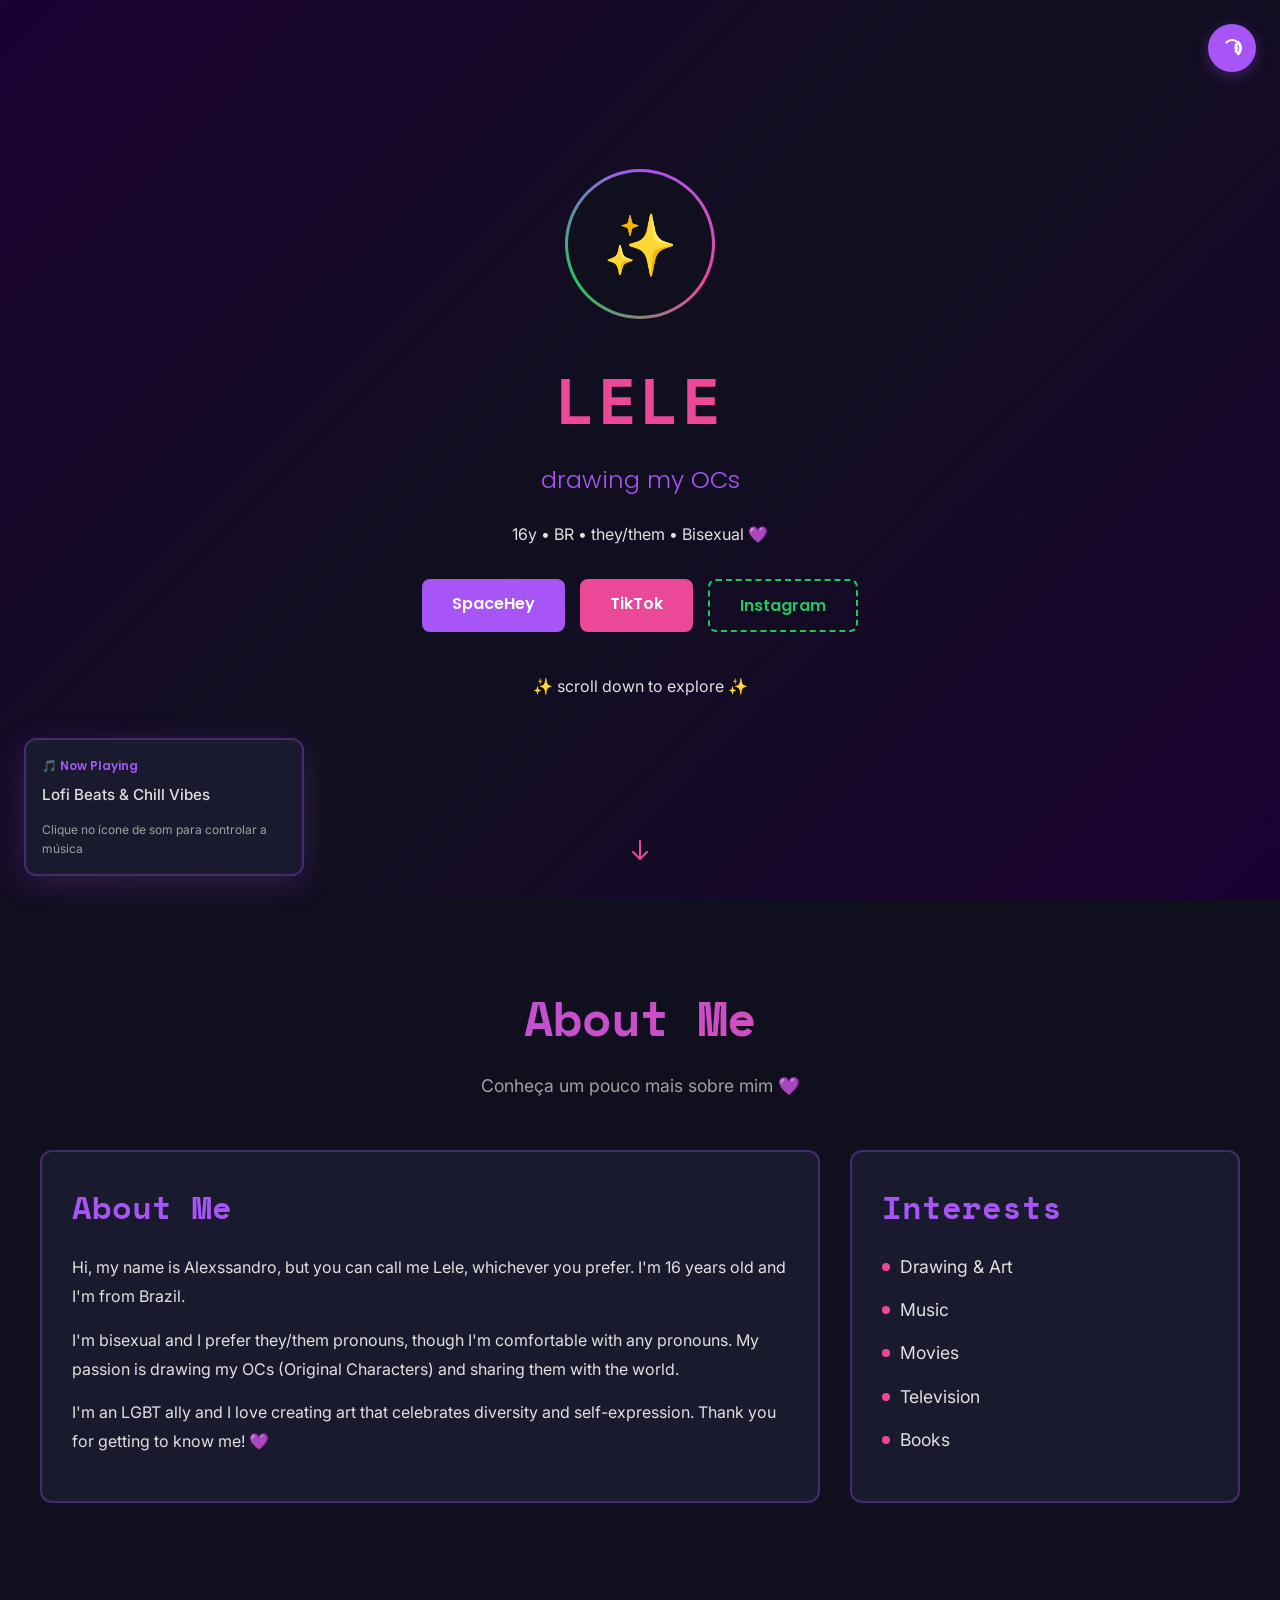
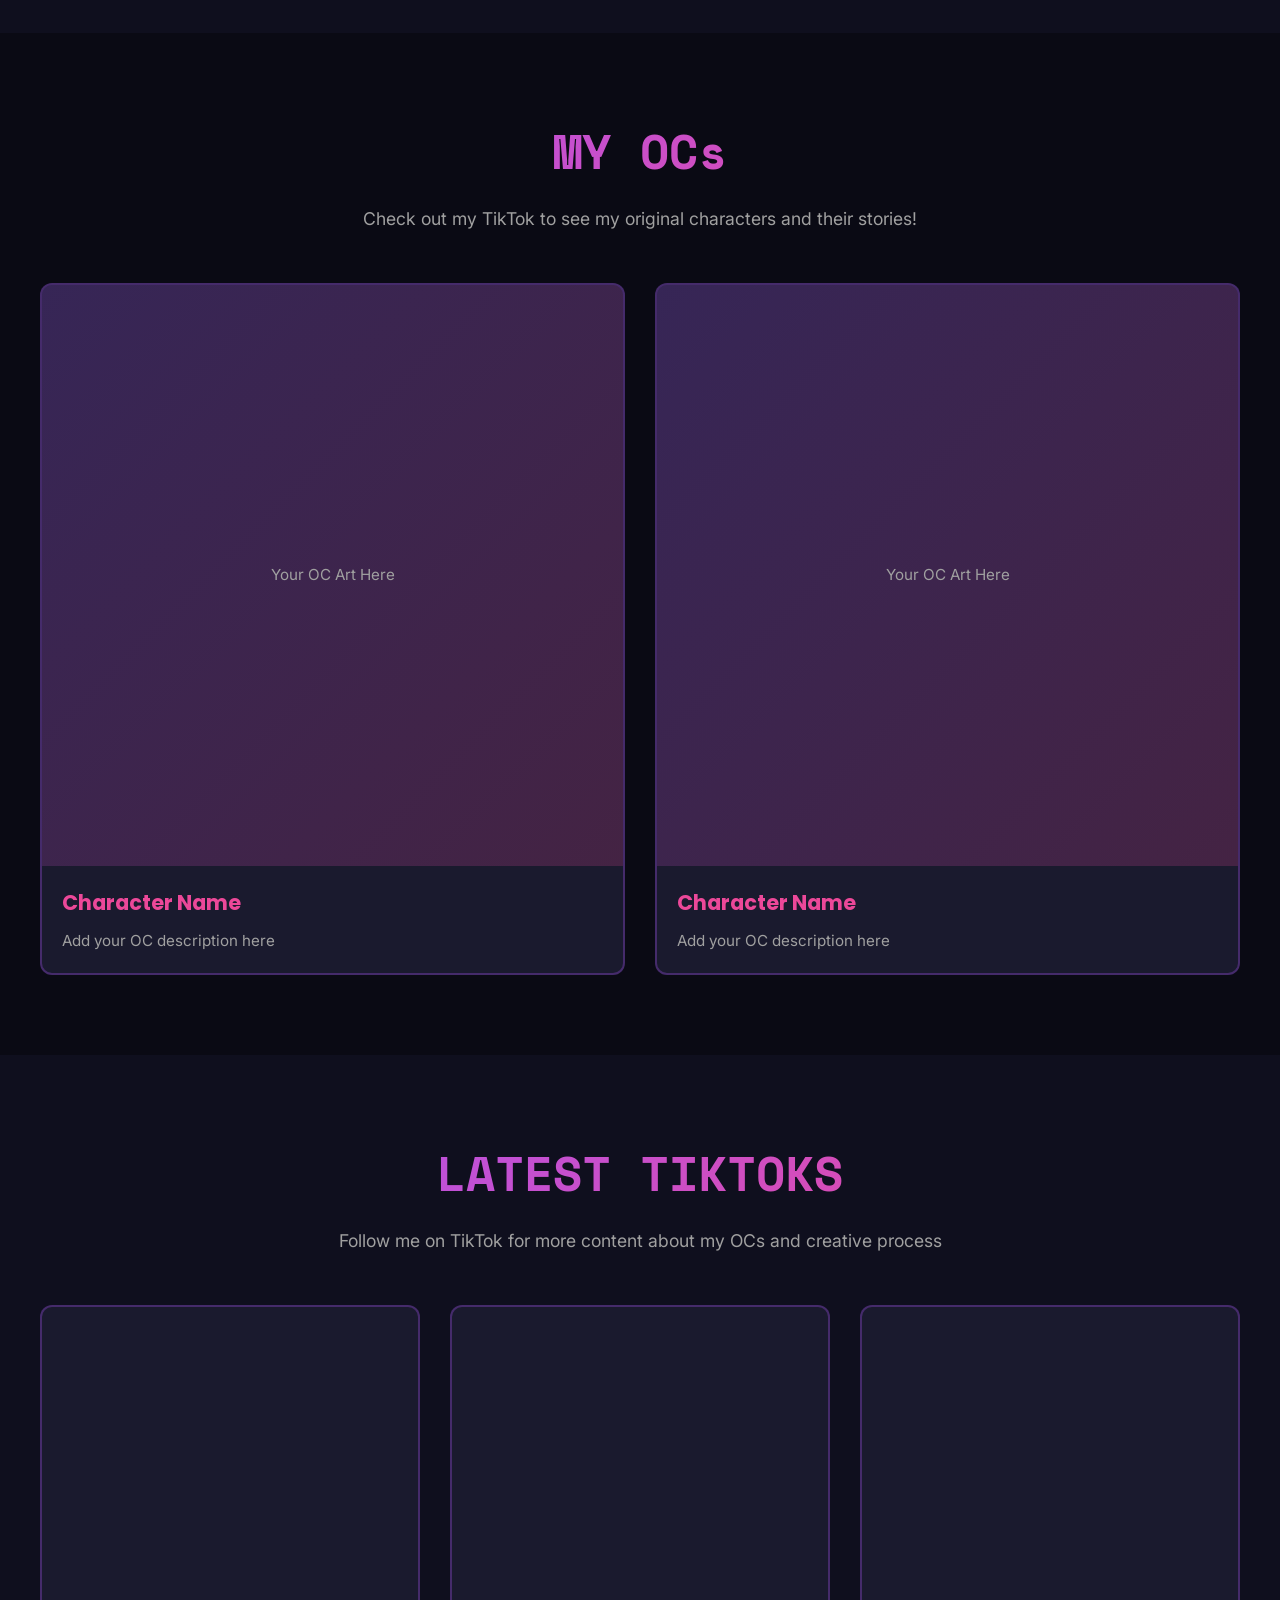
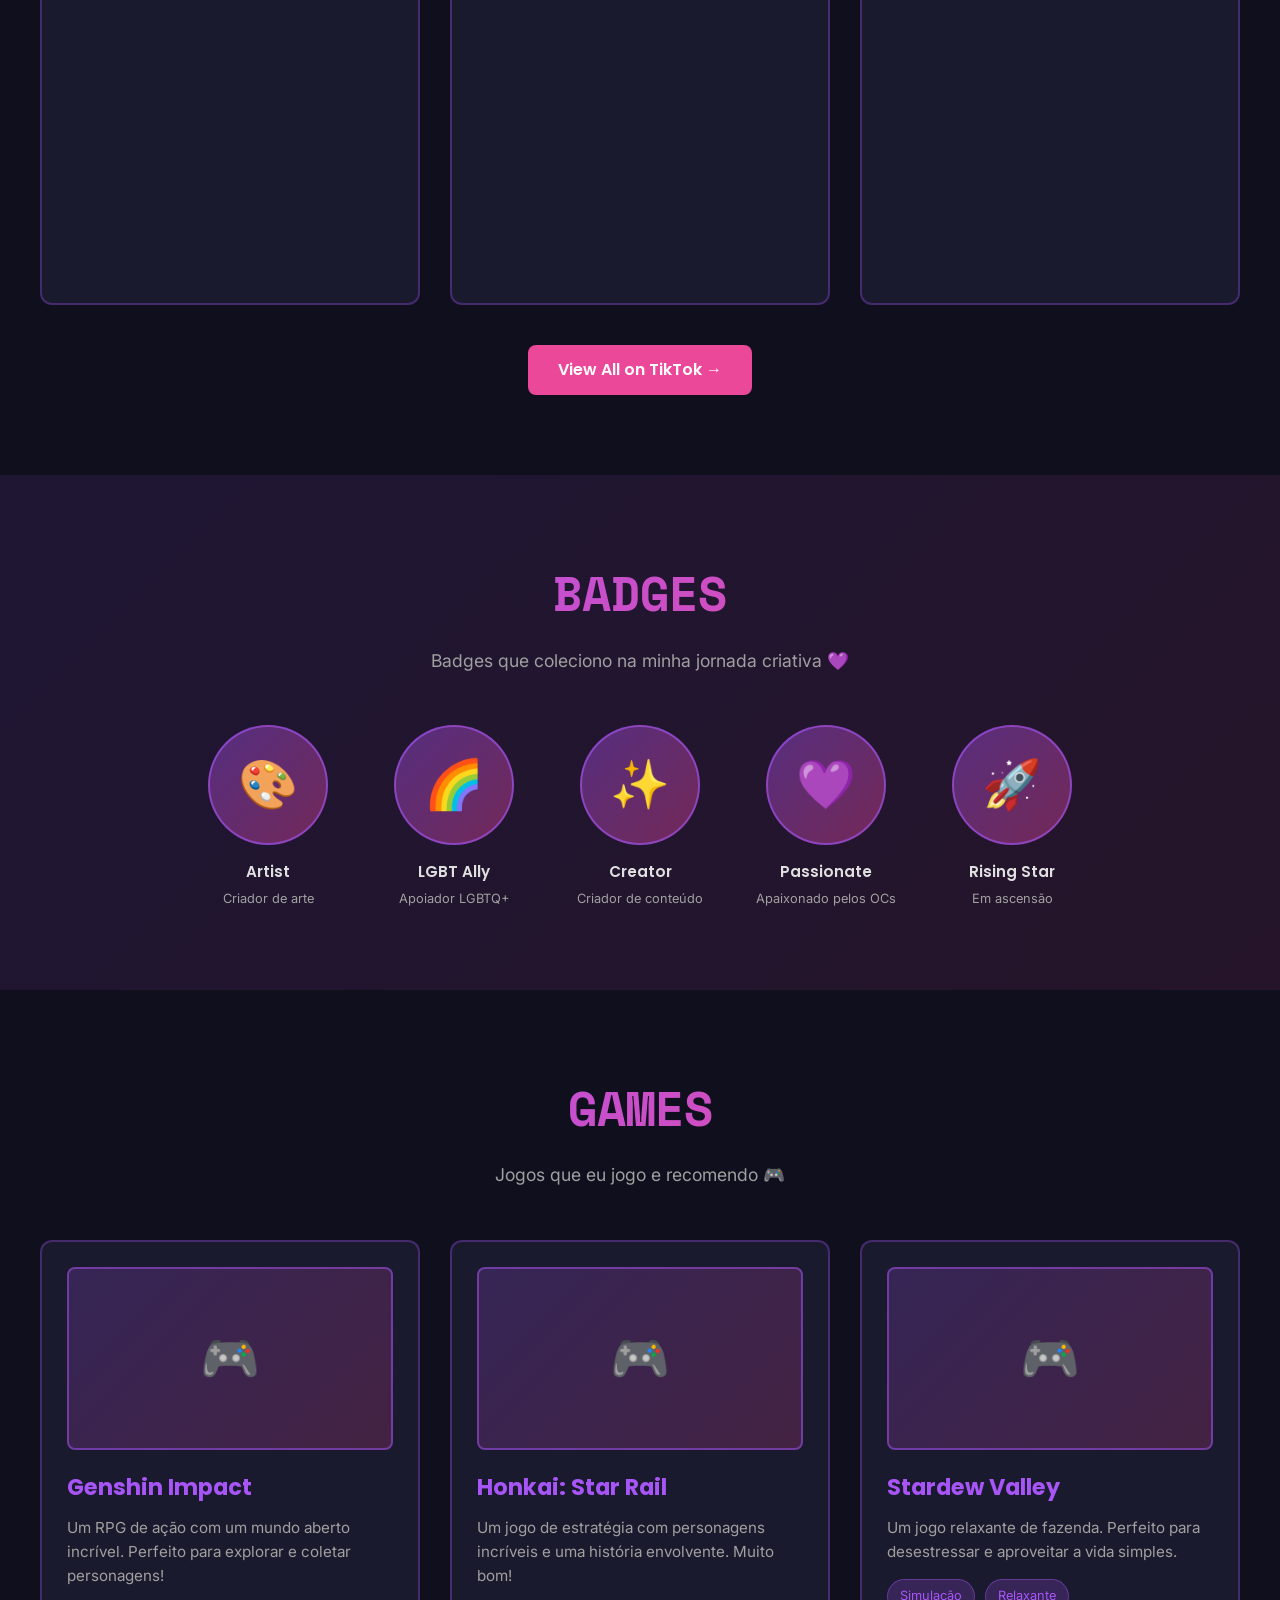
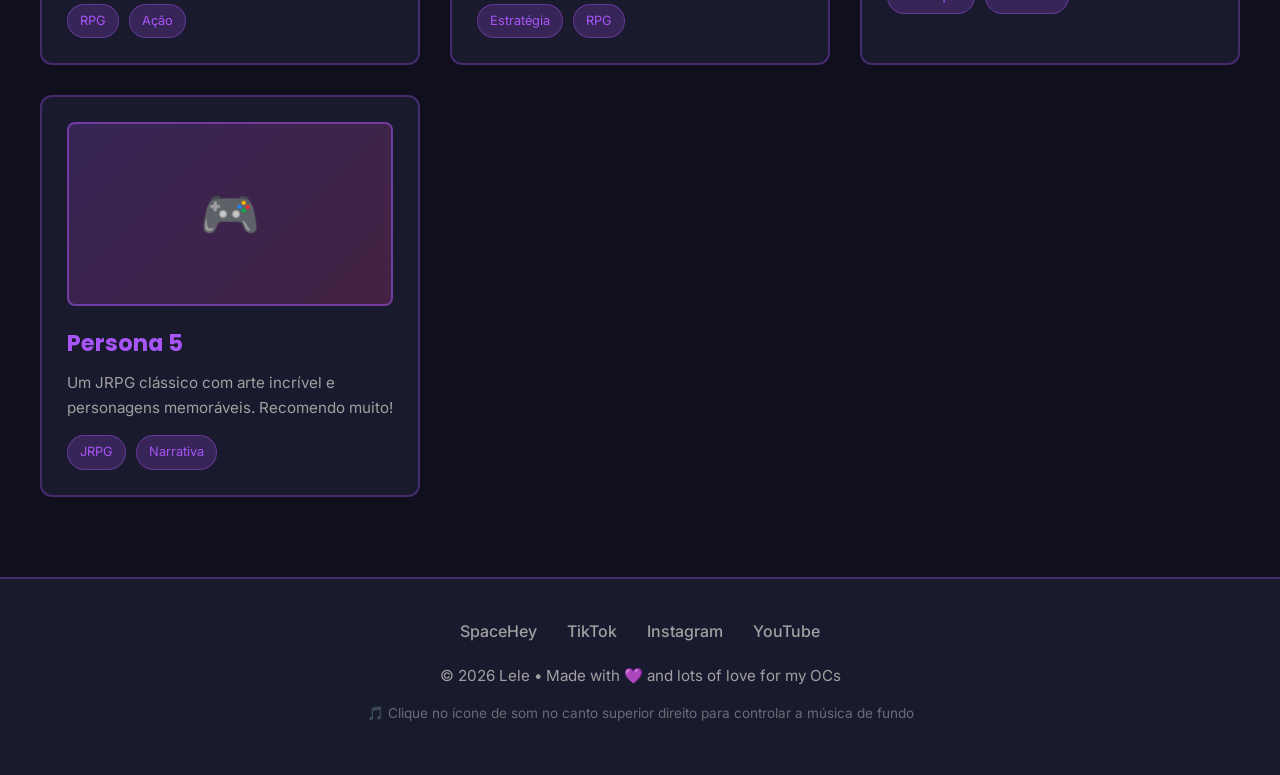
==== index.html @ ecfa8037 "Add initial index.html with complete structure" ====
<!DOCTYPE html>
<html lang="pt-BR">
<head>
    <meta charset="UTF-8">
    <meta name="viewport" content="width=device-width, initial-scale=1.0">
    <title>Perfil de Lele xxy</title>
    <link rel="preconnect" href="https://fonts.googleapis.com">
    <link rel="preconnect" href="https://fonts.gstatic.com" crossorigin>
    <link href="https://fonts.googleapis.com/css2?family=Space+Mono:wght@400;700&family=Poppins:wght@400;500;600;700&family=Inter:wght@400;500;600;700&display=swap" rel="stylesheet">
    <style>
        * {
            margin: 0;
            padding: 0;
            box-sizing: border-box;
        }

        :root {
            --primary: #a855f7;
            --primary-light: #d8b4fe;
            --accent: #ec4899;
            --accent-light: #f472b6;
            --secondary: #22c55e;
            --bg-dark: #0f0f1e;
            --bg-darker: #0a0a14;
            --card-bg: #1a1a2e;
            --text-light: #e0e0e0;
            --text-muted: #a0a0a0;
            --border-color: rgba(168, 85, 247, 0.3);
        }

        html {
            scroll-behavior: smooth;
        }

        body {
            font-family: 'Inter', sans-serif;
            background-color: var(--bg-dark);
            color: var(--text-light);
            line-height: 1.6;
            overflow-x: hidden;
        }

        /* Scrollbar customizada */
        ::-webkit-scrollbar {
            width: 12px;
        }

        ::-webkit-scrollbar-track {
            background: var(--bg-darker);
        }

        ::-webkit-scrollbar-thumb {
            background: var(--primary);
            border-radius: 6px;
        }

        ::-webkit-scrollbar-thumb:hover {
            background: var(--primary-light);
        }

        /* Animações */
        @keyframes slideIn {
            from {
                opacity: 0;
                transform: translateY(20px);
            }
            to {
                opacity: 1;
                transform: translateY(0);
            }
        }

        @keyframes glitch {
            0%, 100% {
                text-shadow: 2px 2px 0 var(--accent), -2px -2px 0 var(--primary);
            }
            50% {
                text-shadow: -2px 2px 0 var(--accent), 2px -2px 0 var(--primary);
            }
        }

        @keyframes pulse {
            0%, 100% {
                box-shadow: 0 0 20px var(--primary), 0 0 40px var(--primary);
            }
            50% {
                box-shadow: 0 0 30px var(--primary), 0 0 60px var(--primary);
            }
        }

        @keyframes bounce {
            0%, 100% {
                transform: translateY(0);
            }
            50% {
                transform: translateY(-10px);
            }
        }

        .card-slide-in {
            animation: slideIn 0.6s ease-out forwards;
            opacity: 0;
        }

        /* Music Toggle Button */
        .music-toggle {
            position: fixed;
            top: 24px;
            right: 24px;
            z-index: 50;
            width: 48px;
            height: 48px;
            border-radius: 50%;
            background-color: var(--primary);
            border: none;
            color: white;
            cursor: pointer;
            display: flex;
            align-items: center;
            justify-content: center;
            transition: all 0.3s ease;
            box-shadow: 0 4px 15px rgba(168, 85, 247, 0.3);
        }

        .music-toggle:hover {
            transform: scale(1.1);
            box-shadow: 0 6px 25px rgba(168, 85, 247, 0.5);
        }

        .music-toggle svg {
            width: 24px;
            height: 24px;
        }

        /* Hero Section */
        .hero {
            position: relative;
            height: 100vh;
            display: flex;
            align-items: center;
            justify-content: center;
            overflow: hidden;
            background: linear-gradient(135deg, #1a0033 0%, #0f0f1e 50%, #1a0033 100%);
        }

        .hero::before {
            content: '';
            position: absolute;
            top: 0;
            left: 0;
            right: 0;
            bottom: 0;
            background-image: 
                repeating-linear-gradient(
                    0deg,
                    rgba(168, 85, 247, 0.03) 0px,
                    rgba(168, 85, 247, 0.03) 1px,
                    transparent 1px,
                    transparent 2px
                ),
                repeating-linear-gradient(
                    90deg,
                    rgba(236, 72, 153, 0.02) 0px,
                    rgba(236, 72, 153, 0.02) 1px,
                    transparent 1px,
                    transparent 2px
                );
            pointer-events: none;
            opacity: 0.4;
        }

        .hero-content {
            position: relative;
            z-index: 10;
            text-align: center;
            max-width: 800px;
            padding: 20px;
        }

        .avatar {
            width: 150px;
            height: 150px;
            border-radius: 50%;
            background: conic-gradient(from 0deg, var(--primary), var(--accent), var(--secondary), var(--primary));
            padding: 3px;
            margin: 0 auto 30px;
            animation: pulse 2s ease-in-out infinite;
            display: flex;
            align-items: center;
            justify-content: center;
        }

        .avatar-inner {
            width: 100%;
            height: 100%;
            border-radius: 50%;
            background-color: var(--bg-dark);
            display: flex;
            align-items: center;
            justify-content: center;
            font-size: 60px;
        }

        .hero h1 {
            font-family: 'Space Mono', monospace;
            font-size: 4rem;
            font-weight: 700;
            margin-bottom: 10px;
            color: var(--accent);
            animation: glitch 2s ease-in-out infinite;
            letter-spacing: 3px;
        }

        .hero .subtitle {
            font-family: 'Poppins', sans-serif;
            font-size: 1.5rem;
            color: var(--primary);
            margin-bottom: 20px;
            font-weight: 300;
        }

        .hero .bio {
            font-size: 1rem;
            color: var(--text-light);
            margin-bottom: 30px;
            line-height: 1.8;
        }

        .hero-buttons {
            display: flex;
            gap: 15px;
            justify-content: center;
            flex-wrap: wrap;
            margin-bottom: 40px;
        }

        .btn {
            padding: 12px 30px;
            border: none;
            border-radius: 8px;
            font-family: 'Poppins', sans-serif;
            font-weight: 600;
            font-size: 1rem;
            cursor: pointer;
            transition: all 0.3s ease;
            text-decoration: none;
            display: inline-block;
        }

        .btn-primary {
            background-color: var(--primary);
            color: white;
        }

        .btn-primary:hover {
            transform: scale(1.05);
            box-shadow: 0 6px 20px rgba(168, 85, 247, 0.4);
        }

        .btn-accent {
            background-color: var(--accent);
            color: white;
        }

        .btn-accent:hover {
            transform: scale(1.05);
            box-shadow: 0 6px 20px rgba(236, 72, 153, 0.4);
        }

        .btn-secondary {
            background-color: transparent;
            color: var(--secondary);
            border: 2px dashed var(--secondary);
        }

        .btn-secondary:hover {
            background-color: var(--secondary);
            color: var(--bg-dark);
        }

        .scroll-indicator {
            position: absolute;
            bottom: 30px;
            left: 50%;
            transform: translateX(-50%);
            animation: bounce 2s ease-in-out infinite;
        }

        .scroll-indicator svg {
            width: 24px;
            height: 24px;
            color: var(--accent);
        }

        /* Music Player */
        .music-player {
            position: fixed;
            bottom: 24px;
            left: 24px;
            z-index: 50;
            background-color: var(--card-bg);
            border: 2px solid var(--border-color);
            border-radius: 12px;
            padding: 16px;
            max-width: 280px;
            box-shadow: 0 8px 32px rgba(168, 85, 247, 0.2);
        }

        .music-player.hidden {
            display: none;
        }

        .music-player-label {
            font-size: 0.75rem;
            font-family: 'Poppins', sans-serif;
            font-weight: 600;
            color: var(--primary);
            margin-bottom: 8px;
        }

        .music-player-title {
            font-size: 0.95rem;
            color: var(--text-light);
            margin-bottom: 12px;
            font-weight: 500;
        }

        .music-player-hint {
            font-size: 0.75rem;
            color: var(--text-muted);
        }

        /* Sections */
        section {
            padding: 80px 20px;
        }

        .container {
            max-width: 1200px;
            margin: 0 auto;
        }

        section h2 {
            font-family: 'Space Mono', monospace;
            font-size: 3rem;
            font-weight: 700;
            text-align: center;
            margin-bottom: 15px;
            background: linear-gradient(135deg, var(--primary), var(--accent));
            -webkit-background-clip: text;
            -webkit-text-fill-color: transparent;
            background-clip: text;
        }

        section > .container > p:first-of-type {
            text-align: center;
            color: var(--text-muted);
            margin-bottom: 50px;
            font-size: 1.1rem;
        }

        /* About Section */
        .about-grid {
            display: grid;
            grid-template-columns: 2fr 1fr;
            gap: 30px;
            margin-bottom: 50px;
        }

        .card {
            background-color: var(--card-bg);
            border: 2px solid var(--border-color);
            border-radius: 12px;
            padding: 30px;
            transition: all 0.3s ease;
        }

        .card:hover {
            border-color: var(--primary);
            box-shadow: 0 8px 30px rgba(168, 85, 247, 0.2);
        }

        .card h3 {
            font-family: 'Space Mono', monospace;
            font-size: 2rem;
            color: var(--primary);
            margin-bottom: 20px;
        }

        .card p {
            color: var(--text-light);
            margin-bottom: 15px;
            line-height: 1.8;
        }

        .interests-list {
            display: flex;
            flex-direction: column;
            gap: 15px;
        }

        .interest-item {
            display: flex;
            align-items: center;
            gap: 10px;
            color: var(--text-light);
            font-size: 1.1rem;
        }

        .interest-item::before {
            content: '';
            width: 8px;
            height: 8px;
            background-color: var(--accent);
            border-radius: 50%;
        }

        /* OCs Section */
        .ocs-grid {
            display: grid;
            grid-template-columns: repeat(auto-fit, minmax(350px, 1fr));
            gap: 30px;
        }

        .oc-card {
            background-color: var(--card-bg);
            border: 2px solid var(--border-color);
            border-radius: 12px;
            overflow: hidden;
            transition: all 0.3s ease;
        }

        .oc-card:hover {
            border-color: var(--accent);
            transform: translateY(-5px);
            box-shadow: 0 10px 40px rgba(236, 72, 153, 0.2);
        }

        .oc-image {
            width: 100%;
            aspect-ratio: 1;
            background: linear-gradient(135deg, rgba(168, 85, 247, 0.2), rgba(236, 72, 153, 0.2));
            display: flex;
            align-items: center;
            justify-content: center;
            color: var(--text-muted);
            font-size: 0.95rem;
        }

        .oc-content {
            padding: 20px;
        }

        .oc-content h3 {
            font-family: 'Poppins', sans-serif;
            font-size: 1.3rem;
            color: var(--accent);
            margin-bottom: 10px;
        }

        .oc-content p {
            color: var(--text-muted);
            font-size: 0.95rem;
        }

        /* TikTok Section */
        .tiktok-grid {
            display: grid;
            grid-template-columns: repeat(auto-fit, minmax(300px, 1fr));
            gap: 30px;
        }

        .tiktok-embed-container {
            background-color: var(--card-bg);
            border: 2px solid var(--border-color);
            border-radius: 12px;
            overflow: hidden;
            transition: all 0.3s ease;
            min-height: 600px;
        }

        .tiktok-embed-container:hover {
            border-color: var(--primary);
            box-shadow: 0 8px 30px rgba(168, 85, 247, 0.2);
        }

        .tiktok-embed-container iframe {
            width: 100%;
            height: 100%;
            border: none;
        }

        /* Badges Section */
        .badges-section {
            background: linear-gradient(135deg, rgba(168, 85, 247, 0.1), rgba(236, 72, 153, 0.1));
            position: relative;
        }

        .badges-grid {
            display: grid;
            grid-template-columns: repeat(auto-fit, minmax(150px, 1fr));
            gap: 30px;
            max-width: 900px;
            margin: 0 auto;
        }

        .badge {
            display: flex;
            flex-direction: column;
            align-items: center;
            text-align: center;
        }

        .badge-circle {
            width: 120px;
            height: 120px;
            border-radius: 50%;
            background: linear-gradient(135deg, rgba(168, 85, 247, 0.4), rgba(236, 72, 153, 0.4));
            border: 2px solid rgba(168, 85, 247, 0.6);
            display: flex;
            align-items: center;
            justify-content: center;
            font-size: 3rem;
            margin-bottom: 15px;
            transition: all 0.3s ease;
            cursor: pointer;
        }

        .badge:hover .badge-circle {
            border-color: var(--primary);
            transform: scale(1.1);
            box-shadow: 0 8px 25px rgba(168, 85, 247, 0.5);
        }

        .badge h4 {
            font-family: 'Poppins', sans-serif;
            font-size: 0.95rem;
            font-weight: 600;
            color: var(--text-light);
            margin-bottom: 5px;
        }

        .badge p {
            font-size: 0.8rem;
            color: var(--text-muted);
        }

        /* Games Section */
        .games-grid {
            display: grid;
            grid-template-columns: repeat(auto-fit, minmax(350px, 1fr));
            gap: 30px;
        }

        .game-card {
            background-color: var(--card-bg);
            border: 2px solid var(--border-color);
            border-radius: 12px;
            padding: 25px;
            transition: all 0.3s ease;
            position: relative;
            overflow: hidden;
        }

        .game-card::before {
            content: '';
            position: absolute;
            top: 0;
            left: 0;
            right: 0;
            bottom: 0;
            background: linear-gradient(135deg, var(--primary), var(--accent));
            opacity: 0;
            transition: opacity 0.3s ease;
            z-index: -1;
        }

        .game-card:hover {
            border-color: var(--primary);
            box-shadow: 0 8px 30px rgba(168, 85, 247, 0.2);
        }

        .game-image {
            width: 100%;
            aspect-ratio: 16/9;
            background: linear-gradient(135deg, rgba(168, 85, 247, 0.2), rgba(236, 72, 153, 0.2));
            border-radius: 8px;
            border: 2px solid rgba(168, 85, 247, 0.5);
            display: flex;
            align-items: center;
            justify-content: center;
            margin-bottom: 20px;
            font-size: 3rem;
        }

        .game-card h3 {
            font-family: 'Poppins', sans-serif;
            font-size: 1.4rem;
            color: var(--primary);
            margin-bottom: 10px;
        }

        .game-card p {
            color: var(--text-muted);
            margin-bottom: 15px;
            font-size: 0.95rem;
        }

        .game-tags {
            display: flex;
            gap: 10px;
            flex-wrap: wrap;
        }

        .tag {
            padding: 6px 12px;
            background-color: rgba(168, 85, 247, 0.2);
            color: var(--primary);
            border-radius: 20px;
            font-size: 0.8rem;
            border: 1px solid rgba(168, 85, 247, 0.4);
        }

        /* Footer */
        footer {
            background-color: var(--card-bg);
            border-top: 2px solid var(--border-color);
            padding: 40px 20px;
            text-align: center;
        }

        .footer-links {
            display: flex;
            justify-content: center;
            gap: 30px;
            margin-bottom: 20px;
            flex-wrap: wrap;
        }

        .footer-links a {
            color: var(--text-muted);
            text-decoration: none;
            transition: color 0.3s ease;
            font-weight: 500;
        }

        .footer-links a:hover {
            color: var(--primary);
        }

        footer p {
            color: var(--text-muted);
            font-size: 0.95rem;
            margin-bottom: 10px;
        }

        footer .hint {
            font-size: 0.85rem;
            color: rgba(160, 160, 160, 0.6);
            margin-top: 15px;
        }

        /* Responsive */
        @media (max-width: 768px) {
            .hero h1 {
                font-size: 2.5rem;
            }

            .hero .subtitle {
                font-size: 1.2rem;
            }

            section h2 {
                font-size: 2rem;
            }

            .about-grid {
                grid-template-columns: 1fr;
            }

            .hero-buttons {
                flex-direction: column;
                align-items: center;
            }

            .btn {
                width: 100%;
                max-width: 300px;
            }

            .badges-grid {
                grid-template-columns: repeat(auto-fit, minmax(120px, 1fr));
                gap: 20px;
            }

            .badge-circle {
                width: 100px;
                height: 100px;
                font-size: 2.5rem;
            }
        }
    </style>
</head>
<body>
    <!-- Music Toggle Button -->
    <button class="music-toggle" id="musicToggle" title="Pausar música">
        <svg fill="none" stroke="currentColor" viewBox="0 0 24 24">
            <path stroke-linecap="round" stroke-linejoin="round" stroke-width="2" d="M15.536 8.464a5 5 0 010 7.072m2.828-9.9a9 9 0 010 12.728m-.9-1.416a7 7 0 010-9.9M6.464 6.464a8 8 0 1111.314 11.314"></path>
        </svg>
    </button>

    <!-- Music Player Display -->
    <div class="music-player" id="musicPlayer">
        <div class="music-player-label">🎵 Now Playing</div>
        <div class="music-player-title">Lofi Beats & Chill Vibes</div>
        <div class="music-player-hint">Clique no ícone de som para controlar a música</div>
    </div>

    <!-- Hero Section -->
    <section class="hero">
        <div class="hero-content">
            <div class="avatar">
                <div class="avatar-inner">✨</div>
            </div>
            <h1>LELE</h1>
            <p class="subtitle">drawing my OCs</p>
            <p class="bio">16y • BR • they/them • Bisexual 💜</p>
            <div class="hero-buttons">
                <a href="https://spacehey.com/leleny" target="_blank" class="btn btn-primary">SpaceHey</a>
                <a href="https://www.tiktok.com/@elel.yn" target="_blank" class="btn btn-accent">TikTok</a>
                <a href="https://www.instagram.com/lele_xxy_/" target="_blank" class="btn btn-secondary">Instagram</a>
            </div>
            <p class="bio">✨ scroll down to explore ✨</p>
        </div>
        <div class="scroll-indicator">
            <svg fill="none" stroke="currentColor" viewBox="0 0 24 24">
                <path stroke-linecap="round" stroke-linejoin="round" stroke-width="2" d="M19 14l-7 7m0 0l-7-7m7 7V3"></path>
            </svg>
        </div>
    </section>

    <!-- About Section -->
    <section style="background-color: var(--bg-dark);">
        <div class="container">
            <h2>About Me</h2>
            <p>Conheça um pouco mais sobre mim 💜</p>
            
            <div class="about-grid">
                <div class="card card-slide-in">
                    <h3>About Me</h3>
                    <p>Hi, my name is Alexssandro, but you can call me Lele, whichever you prefer. I'm 16 years old and I'm from Brazil.</p>
                    <p>I'm bisexual and I prefer they/them pronouns, though I'm comfortable with any pronouns. My passion is drawing my OCs (Original Characters) and sharing them with the world.</p>
                    <p>I'm an LGBT ally and I love creating art that celebrates diversity and self-expression. Thank you for getting to know me! 💜</p>
                </div>
                <div class="card card-slide-in" style="animation-delay: 0.1s;">
                    <h3>Interests</h3>
                    <div class="interests-list">
                        <div class="interest-item">Drawing & Art</div>
                        <div class="interest-item">Music</div>
                        <div class="interest-item">Movies</div>
                        <div class="interest-item">Television</div>
                        <div class="interest-item">Books</div>
                    </div>
                </div>
            </div>
        </div>
    </section>

    <!-- OCs Section -->
    <section style="background-color: var(--bg-darker);">
        <div class="container">
            <h2>MY OCs</h2>
            <p>Check out my TikTok to see my original characters and their stories!</p>
            
            <div class="ocs-grid">
                <div class="oc-card card-slide-in">
                    <div class="oc-image">Your OC Art Here</div>
                    <div class="oc-content">
                        <h3>Character Name</h3>
                        <p>Add your OC description here</p>
                    </div>
                </div>
                <div class="oc-card card-slide-in" style="animation-delay: 0.1s;">
                    <div class="oc-image">Your OC Art Here</div>
                    <div class="oc-content">
                        <h3>Character Name</h3>
                        <p>Add your OC description here</p>
                    </div>
                </div>
            </div>
        </div>
    </section>

    <!-- TikTok Section -->
    <section style="background-color: var(--bg-dark);">
        <div class="container">
            <h2>LATEST TIKTOKS</h2>
            <p>Follow me on TikTok for more content about my OCs and creative process</p>
            
            <div class="tiktok-grid">
                <div class="tiktok-embed-container card-slide-in">
                    <blockquote class="tiktok-embed" cite="https://www.tiktok.com/@elel.yn/photo/7606772100602400020" data-unique-id="7606772100602400020">
                        <section></section>
                    </blockquote>
                </div>
                <div class="tiktok-embed-container card-slide-in" style="animation-delay: 0.1s;">
                    <blockquote class="tiktok-embed" cite="https://www.tiktok.com/@elel.yn/photo/7604106701830343954" data-unique-id="7604106701830343954">
                        <section></section>
                    </blockquote>
                </div>
                <div class="tiktok-embed-container card-slide-in" style="animation-delay: 0.2s;">
                    <blockquote class="tiktok-embed" cite="https://www.tiktok.com/@elel.yn/photo/7598230800064154887" data-unique-id="7598230800064154887">
                        <section></section>
                    </blockquote>
                </div>
            </div>

            <div style="text-align: center; margin-top: 40px;">
                <a href="https://www.tiktok.com/@elel.yn" target="_blank" class="btn btn-accent">View All on TikTok →</a>
            </div>
        </div>
    </section>

    <!-- Badges Section -->
    <section class="badges-section">
        <div class="container">
            <h2>BADGES</h2>
            <p>Badges que coleciono na minha jornada criativa 💜</p>
            
            <div class="badges-grid">
                <div class="badge card-slide-in">
                    <div class="badge-circle">🎨</div>
                    <h4>Artist</h4>
                    <p>Criador de arte</p>
                </div>
                <div class="badge card-slide-in" style="animation-delay: 0.1s;">
                    <div class="badge-circle">🌈</div>
                    <h4>LGBT Ally</h4>
                    <p>Apoiador LGBTQ+</p>
                </div>
                <div class="badge card-slide-in" style="animation-delay: 0.2s;">
                    <div class="badge-circle">✨</div>
                    <h4>Creator</h4>
                    <p>Criador de conteúdo</p>
                </div>
                <div class="badge card-slide-in" style="animation-delay: 0.3s;">
                    <div class="badge-circle">💜</div>
                    <h4>Passionate</h4>
                    <p>Apaixonado pelos OCs</p>
                </div>
                <div class="badge card-slide-in" style="animation-delay: 0.4s;">
                    <div class="badge-circle">🚀</div>
                    <h4>Rising Star</h4>
                    <p>Em ascensão</p>
                </div>
            </div>
        </div>
    </section>

    <!-- Games Section -->
    <section style="background-color: var(--bg-dark);">
        <div class="container">
            <h2>GAMES</h2>
            <p>Jogos que eu jogo e recomendo 🎮</p>
            
            <div class="games-grid">
                <div class="game-card card-slide-in">
                    <div class="game-image">🎮</div>
                    <h3>Genshin Impact</h3>
                    <p>Um RPG de ação com um mundo aberto incrível. Perfeito para explorar e coletar personagens!</p>
                    <div class="game-tags">
                        <span class="tag">RPG</span>
                        <span class="tag">Ação</span>
                    </div>
                </div>
                <div class="game-card card-slide-in" style="animation-delay: 0.1s;">
                    <div class="game-image">🎮</div>
                    <h3>Honkai: Star Rail</h3>
                    <p>Um jogo de estratégia com personagens incríveis e uma história envolvente. Muito bom!</p>
                    <div class="game-tags">
                        <span class="tag">Estratégia</span>
                        <span class="tag">RPG</span>
                    </div>
                </div>
                <div class="game-card card-slide-in" style="animation-delay: 0.2s;">
                    <div class="game-image">🎮</div>
                    <h3>Stardew Valley</h3>
                    <p>Um jogo relaxante de fazenda. Perfeito para desestressar e aproveitar a vida simples.</p>
                    <div class="game-tags">
                        <span class="tag">Simulação</span>
                        <span class="tag">Relaxante</span>
                    </div>
                </div>
                <div class="game-card card-slide-in" style="animation-delay: 0.3s;">
                    <div class="game-image">🎮</div>
                    <h3>Persona 5</h3>
                    <p>Um JRPG clássico com arte incrível e personagens memoráveis. Recomendo muito!</p>
                    <div class="game-tags">
                        <span class="tag">JRPG</span>
                        <span class="tag">Narrativa</span>
                    </div>
                </div>
            </div>
        </div>
    </section>

    <!-- Footer -->
    <footer>
        <div class="footer-links">
            <a href="https://spacehey.com/leleny" target="_blank">SpaceHey</a>
            <a href="https://www.tiktok.com/@elel.yn" target="_blank">TikTok</a>
            <a href="https://www.instagram.com/lele_xxy_/" target="_blank">Instagram</a>
            <a href="https://www.youtube.com/@alexy_luny" target="_blank">YouTube</a>
        </div>
        <p>© 2026 Lele • Made with 💜 and lots of love for my OCs</p>
        <p class="hint">🎵 Clique no ícone de som no canto superior direito para controlar a música de fundo</p>
    </footer>

    <!-- TikTok Embed Script -->
    <script async src="https://www.tiktok.com/embed.js"></script>

    <!-- JavaScript -->
    <script>
        // Music Toggle
        const musicToggle = document.getElementById('musicToggle');
        const musicPlayer = document.getElementById('musicPlayer');
        let isMusicPlaying = true;

        musicToggle.addEventListener('click', () => {
            isMusicPlaying = !isMusicPlaying;
            if (isMusicPlaying) {
                musicPlayer.classList.remove('hidden');
                musicToggle.title = 'Pausar música';
            } else {
                musicPlayer.classList.add('hidden');
                musicToggle.title = 'Reproduzir música';
            }
        });

        // Smooth scroll for anchor links
        document.querySelectorAll('a[href^="#"]').forEach(anchor => {
            anchor.addEventListener('click', function (e) {
                e.preventDefault();
                const target = document.querySelector(this.getAttribute('href'));
                if (target) {
                    target.scrollIntoView({
                        behavior: 'smooth',
                        block: 'start'
                    });
                }
            });
        });

        // Reload TikTok embeds when page loads
        window.addEventListener('load', () => {
            if (window.tiktok && window.tiktok.embed) {
                window.tiktok.embed.lib.render(document.body);
            }
        });

        // Add animation delay to cards on scroll
        const observer = new IntersectionObserver((entries) => {
            entries.forEach(entry => {
                if (entry.isIntersecting) {
                    entry.target.style.animationPlayState = 'running';
                }
            });
        });

        document.querySelectorAll('.card-slide-in').forEach(card => {
            observer.observe(card);
        });
    </script>
</body>
</html>
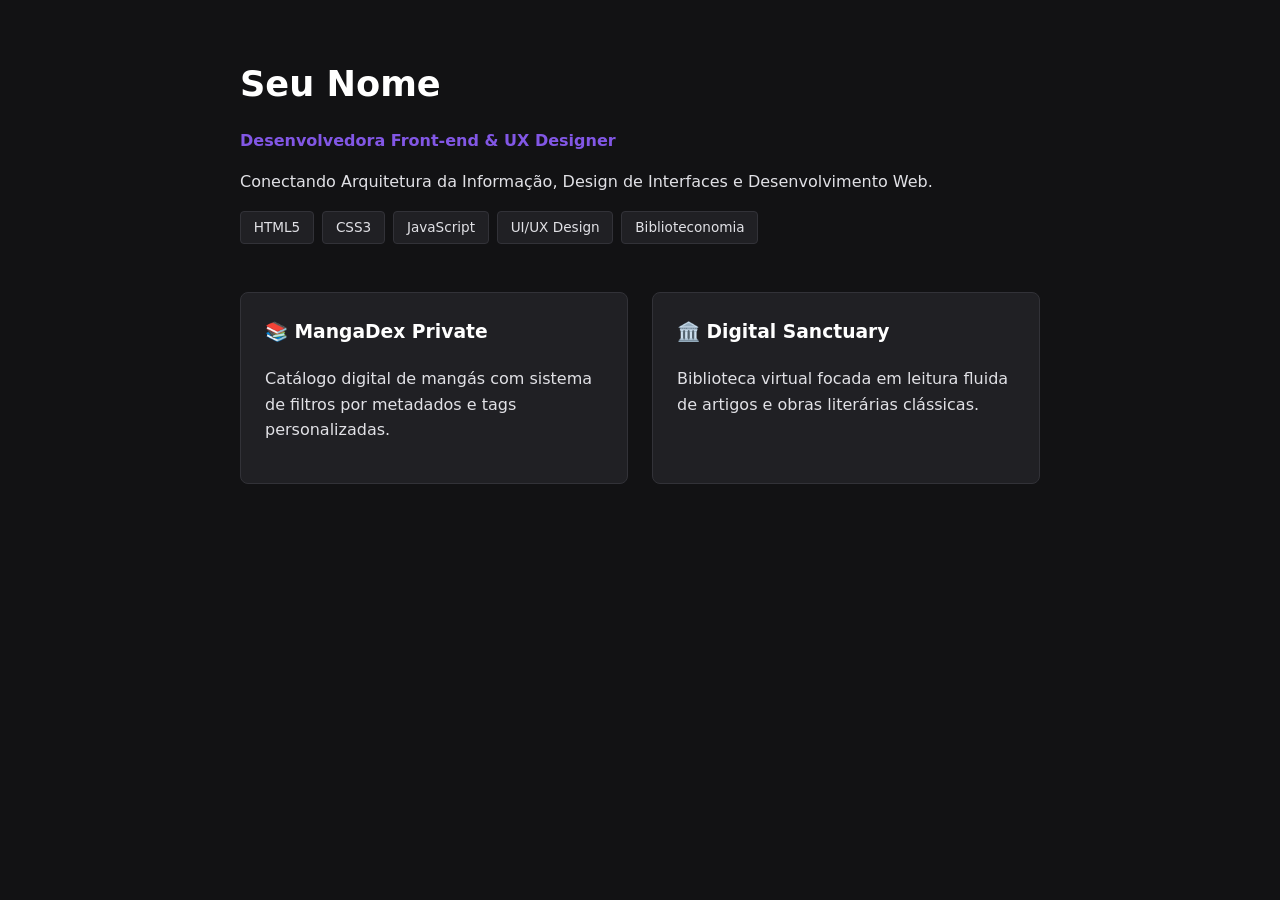
==== commit f5c47561: "Refactor index.html for portfolio layout and styles Updated the HTML structure and styles for the po" ====
--- a/index.html
+++ b/index.html
@@ -1,975 +1,88 @@
 <!DOCTYPE html>
 <html lang="pt-BR">
 <head>
-    <meta charset="UTF-8">
-    <meta name="viewport" content="width=device-width, initial-scale=1.0">
-    <title>Perfil de Lele xxy</title>
-    <link rel="preconnect" href="https://fonts.googleapis.com">
-    <link rel="preconnect" href="https://fonts.gstatic.com" crossorigin>
-    <link href="https://fonts.googleapis.com/css2?family=Space+Mono:wght@400;700&family=Poppins:wght@400;500;600;700&family=Inter:wght@400;500;600;700&display=swap" rel="stylesheet">
-    <style>
-        * {
-            margin: 0;
-            padding: 0;
-            box-sizing: border-box;
-        }
+  <meta charset="UTF-8">
+  <meta name="viewport" content="width=device-width, initial-scale=1.0">
+  <title>Portfólio | UX Design & WebDev</title>
+  <style>
+    :root {
+      --bg-primary: #121214;
+      --text-color: #e1e1e6;
+      --accent-color: #8257e5;
+      --card-bg: #202024;
+    }
 
-        :root {
-            --primary: #a855f7;
-            --primary-light: #d8b4fe;
-            --accent: #ec4899;
-            --accent-light: #f472b6;
-            --secondary: #22c55e;
-            --bg-dark: #0f0f1e;
-            --bg-darker: #0a0a14;
-            --card-bg: #1a1a2e;
-            --text-light: #e0e0e0;
-            --text-muted: #a0a0a0;
-            --border-color: rgba(168, 85, 247, 0.3);
-        }
+    body {
+      font-family: 'Inter', system-ui, sans-serif;
+      background-color: var(--bg-primary);
+      color: var(--text-color);
+      margin: 0;
+      padding: 2rem;
+      line-height: 1.6;
+    }
 
-        html {
-            scroll-behavior: smooth;
-        }
+    header {
+      max-width: 800px;
+      margin: 0 auto 3rem auto;
+    }
 
-        body {
-            font-family: 'Inter', sans-serif;
-            background-color: var(--bg-dark);
-            color: var(--text-light);
-            line-height: 1.6;
-            overflow-x: hidden;
-        }
+    h1 { font-size: 2.2rem; color: #fff; margin-bottom: 0.5rem; }
+    .subtitle { color: var(--accent-color); font-weight: 600; }
 
-        /* Scrollbar customizada */
-        ::-webkit-scrollbar {
-            width: 12px;
-        }
+    .skills { display: flex; gap: 0.5rem; flex-wrap: wrap; margin-top: 1rem; }
+    .tag {
+      background: var(--card-bg);
+      padding: 0.3rem 0.8rem;
+      border-radius: 4px;
+      font-size: 0.85rem;
+      border: 1px solid #323238;
+    }
 
-        ::-webkit-scrollbar-track {
-            background: var(--bg-darker);
-        }
+    .projects-grid {
+      display: grid;
+      grid-template-columns: repeat(auto-fit, minmax(280px, 1fr));
+      gap: 1.5rem;
+      max-width: 800px;
+      margin: 0 auto;
+    }
 
-        ::-webkit-scrollbar-thumb {
-            background: var(--primary);
-            border-radius: 6px;
-        }
+    .project-card {
+      background: var(--card-bg);
+      padding: 1.5rem;
+      border-radius: 8px;
+      border: 1px solid #323238;
+    }
 
-        ::-webkit-scrollbar-thumb:hover {
-            background: var(--primary-light);
-        }
-
-        /* Animações */
-        @keyframes slideIn {
-            from {
-                opacity: 0;
-                transform: translateY(20px);
-            }
-            to {
-                opacity: 1;
-                transform: translateY(0);
-            }
-        }
-
-        @keyframes glitch {
-            0%, 100% {
-                text-shadow: 2px 2px 0 var(--accent), -2px -2px 0 var(--primary);
-            }
-            50% {
-                text-shadow: -2px 2px 0 var(--accent), 2px -2px 0 var(--primary);
-            }
-        }
-
-        @keyframes pulse {
-            0%, 100% {
-                box-shadow: 0 0 20px var(--primary), 0 0 40px var(--primary);
-            }
-            50% {
-                box-shadow: 0 0 30px var(--primary), 0 0 60px var(--primary);
-            }
-        }
-
-        @keyframes bounce {
-            0%, 100% {
-                transform: translateY(0);
-            }
-            50% {
-                transform: translateY(-10px);
-            }
-        }
-
-        .card-slide-in {
-            animation: slideIn 0.6s ease-out forwards;
-            opacity: 0;
-        }
-
-        /* Music Toggle Button */
-        .music-toggle {
-            position: fixed;
-            top: 24px;
-            right: 24px;
-            z-index: 50;
-            width: 48px;
-            height: 48px;
-            border-radius: 50%;
-            background-color: var(--primary);
-            border: none;
-            color: white;
-            cursor: pointer;
-            display: flex;
-            align-items: center;
-            justify-content: center;
-            transition: all 0.3s ease;
-            box-shadow: 0 4px 15px rgba(168, 85, 247, 0.3);
-        }
-
-        .music-toggle:hover {
-            transform: scale(1.1);
-            box-shadow: 0 6px 25px rgba(168, 85, 247, 0.5);
-        }
-
-        .music-toggle svg {
-            width: 24px;
-            height: 24px;
-        }
-
-        /* Hero Section */
-        .hero {
-            position: relative;
-            height: 100vh;
-            display: flex;
-            align-items: center;
-            justify-content: center;
-            overflow: hidden;
-            background: linear-gradient(135deg, #1a0033 0%, #0f0f1e 50%, #1a0033 100%);
-        }
-
-        .hero::before {
-            content: '';
-            position: absolute;
-            top: 0;
-            left: 0;
-            right: 0;
-            bottom: 0;
-            background-image: 
-                repeating-linear-gradient(
-                    0deg,
-                    rgba(168, 85, 247, 0.03) 0px,
-                    rgba(168, 85, 247, 0.03) 1px,
-                    transparent 1px,
-                    transparent 2px
-                ),
-                repeating-linear-gradient(
-                    90deg,
-                    rgba(236, 72, 153, 0.02) 0px,
-                    rgba(236, 72, 153, 0.02) 1px,
-                    transparent 1px,
-                    transparent 2px
-                );
-            pointer-events: none;
-            opacity: 0.4;
-        }
-
-        .hero-content {
-            position: relative;
-            z-index: 10;
-            text-align: center;
-            max-width: 800px;
-            padding: 20px;
-        }
-
-        .avatar {
-            width: 150px;
-            height: 150px;
-            border-radius: 50%;
-            background: conic-gradient(from 0deg, var(--primary), var(--accent), var(--secondary), var(--primary));
-            padding: 3px;
-            margin: 0 auto 30px;
-            animation: pulse 2s ease-in-out infinite;
-            display: flex;
-            align-items: center;
-            justify-content: center;
-        }
-
-        .avatar-inner {
-            width: 100%;
-            height: 100%;
-            border-radius: 50%;
-            background-color: var(--bg-dark);
-            display: flex;
-            align-items: center;
-            justify-content: center;
-            font-size: 60px;
-        }
-
-        .hero h1 {
-            font-family: 'Space Mono', monospace;
-            font-size: 4rem;
-            font-weight: 700;
-            margin-bottom: 10px;
-            color: var(--accent);
-            animation: glitch 2s ease-in-out infinite;
-            letter-spacing: 3px;
-        }
-
-        .hero .subtitle {
-            font-family: 'Poppins', sans-serif;
-            font-size: 1.5rem;
-            color: var(--primary);
-            margin-bottom: 20px;
-            font-weight: 300;
-        }
-
-        .hero .bio {
-            font-size: 1rem;
-            color: var(--text-light);
-            margin-bottom: 30px;
-            line-height: 1.8;
-        }
-
-        .hero-buttons {
-            display: flex;
-            gap: 15px;
-            justify-content: center;
-            flex-wrap: wrap;
-            margin-bottom: 40px;
-        }
-
-        .btn {
-            padding: 12px 30px;
-            border: none;
-            border-radius: 8px;
-            font-family: 'Poppins', sans-serif;
-            font-weight: 600;
-            font-size: 1rem;
-            cursor: pointer;
-            transition: all 0.3s ease;
-            text-decoration: none;
-            display: inline-block;
-        }
-
-        .btn-primary {
-            background-color: var(--primary);
-            color: white;
-        }
-
-        .btn-primary:hover {
-            transform: scale(1.05);
-            box-shadow: 0 6px 20px rgba(168, 85, 247, 0.4);
-        }
-
-        .btn-accent {
-            background-color: var(--accent);
-            color: white;
-        }
-
-        .btn-accent:hover {
-            transform: scale(1.05);
-            box-shadow: 0 6px 20px rgba(236, 72, 153, 0.4);
-        }
-
-        .btn-secondary {
-            background-color: transparent;
-            color: var(--secondary);
-            border: 2px dashed var(--secondary);
-        }
-
-        .btn-secondary:hover {
-            background-color: var(--secondary);
-            color: var(--bg-dark);
-        }
-
-        .scroll-indicator {
-            position: absolute;
-            bottom: 30px;
-            left: 50%;
-            transform: translateX(-50%);
-            animation: bounce 2s ease-in-out infinite;
-        }
-
-        .scroll-indicator svg {
-            width: 24px;
-            height: 24px;
-            color: var(--accent);
-        }
-
-        /* Music Player */
-        .music-player {
-            position: fixed;
-            bottom: 24px;
-            left: 24px;
-            z-index: 50;
-            background-color: var(--card-bg);
-            border: 2px solid var(--border-color);
-            border-radius: 12px;
-            padding: 16px;
-            max-width: 280px;
-            box-shadow: 0 8px 32px rgba(168, 85, 247, 0.2);
-        }
-
-        .music-player.hidden {
-            display: none;
-        }
-
-        .music-player-label {
-            font-size: 0.75rem;
-            font-family: 'Poppins', sans-serif;
-            font-weight: 600;
-            color: var(--primary);
-            margin-bottom: 8px;
-        }
-
-        .music-player-title {
-            font-size: 0.95rem;
-            color: var(--text-light);
-            margin-bottom: 12px;
-            font-weight: 500;
-        }
-
-        .music-player-hint {
-            font-size: 0.75rem;
-            color: var(--text-muted);
-        }
-
-        /* Sections */
-        section {
-            padding: 80px 20px;
-        }
-
-        .container {
-            max-width: 1200px;
-            margin: 0 auto;
-        }
-
-        section h2 {
-            font-family: 'Space Mono', monospace;
-            font-size: 3rem;
-            font-weight: 700;
-            text-align: center;
-            margin-bottom: 15px;
-            background: linear-gradient(135deg, var(--primary), var(--accent));
-            -webkit-background-clip: text;
-            -webkit-text-fill-color: transparent;
-            background-clip: text;
-        }
-
-        section > .container > p:first-of-type {
-            text-align: center;
-            color: var(--text-muted);
-            margin-bottom: 50px;
-            font-size: 1.1rem;
-        }
-
-        /* About Section */
-        .about-grid {
-            display: grid;
-            grid-template-columns: 2fr 1fr;
-            gap: 30px;
-            margin-bottom: 50px;
-        }
-
-        .card {
-            background-color: var(--card-bg);
-            border: 2px solid var(--border-color);
-            border-radius: 12px;
-            padding: 30px;
-            transition: all 0.3s ease;
-        }
-
-        .card:hover {
-            border-color: var(--primary);
-            box-shadow: 0 8px 30px rgba(168, 85, 247, 0.2);
-        }
-
-        .card h3 {
-            font-family: 'Space Mono', monospace;
-            font-size: 2rem;
-            color: var(--primary);
-            margin-bottom: 20px;
-        }
-
-        .card p {
-            color: var(--text-light);
-            margin-bottom: 15px;
-            line-height: 1.8;
-        }
-
-        .interests-list {
-            display: flex;
-            flex-direction: column;
-            gap: 15px;
-        }
-
-        .interest-item {
-            display: flex;
-            align-items: center;
-            gap: 10px;
-            color: var(--text-light);
-            font-size: 1.1rem;
-        }
-
-        .interest-item::before {
-            content: '';
-            width: 8px;
-            height: 8px;
-            background-color: var(--accent);
-            border-radius: 50%;
-        }
-
-        /* OCs Section */
-        .ocs-grid {
-            display: grid;
-            grid-template-columns: repeat(auto-fit, minmax(350px, 1fr));
-            gap: 30px;
-        }
-
-        .oc-card {
-            background-color: var(--card-bg);
-            border: 2px solid var(--border-color);
-            border-radius: 12px;
-            overflow: hidden;
-            transition: all 0.3s ease;
-        }
-
-        .oc-card:hover {
-            border-color: var(--accent);
-            transform: translateY(-5px);
-            box-shadow: 0 10px 40px rgba(236, 72, 153, 0.2);
-        }
-
-        .oc-image {
-            width: 100%;
-            aspect-ratio: 1;
-            background: linear-gradient(135deg, rgba(168, 85, 247, 0.2), rgba(236, 72, 153, 0.2));
-            display: flex;
-            align-items: center;
-            justify-content: center;
-            color: var(--text-muted);
-            font-size: 0.95rem;
-        }
-
-        .oc-content {
-            padding: 20px;
-        }
-
-        .oc-content h3 {
-            font-family: 'Poppins', sans-serif;
-            font-size: 1.3rem;
-            color: var(--accent);
-            margin-bottom: 10px;
-        }
-
-        .oc-content p {
-            color: var(--text-muted);
-            font-size: 0.95rem;
-        }
-
-        /* TikTok Section */
-        .tiktok-grid {
-            display: grid;
-            grid-template-columns: repeat(auto-fit, minmax(300px, 1fr));
-            gap: 30px;
-        }
-
-        .tiktok-embed-container {
-            background-color: var(--card-bg);
-            border: 2px solid var(--border-color);
-            border-radius: 12px;
-            overflow: hidden;
-            transition: all 0.3s ease;
-            min-height: 600px;
-        }
-
-        .tiktok-embed-container:hover {
-            border-color: var(--primary);
-            box-shadow: 0 8px 30px rgba(168, 85, 247, 0.2);
-        }
-
-        .tiktok-embed-container iframe {
-            width: 100%;
-            height: 100%;
-            border: none;
-        }
-
-        /* Badges Section */
-        .badges-section {
-            background: linear-gradient(135deg, rgba(168, 85, 247, 0.1), rgba(236, 72, 153, 0.1));
-            position: relative;
-        }
-
-        .badges-grid {
-            display: grid;
-            grid-template-columns: repeat(auto-fit, minmax(150px, 1fr));
-            gap: 30px;
-            max-width: 900px;
-            margin: 0 auto;
-        }
-
-        .badge {
-            display: flex;
-            flex-direction: column;
-            align-items: center;
-            text-align: center;
-        }
-
-        .badge-circle {
-            width: 120px;
-            height: 120px;
-            border-radius: 50%;
-            background: linear-gradient(135deg, rgba(168, 85, 247, 0.4), rgba(236, 72, 153, 0.4));
-            border: 2px solid rgba(168, 85, 247, 0.6);
-            display: flex;
-            align-items: center;
-            justify-content: center;
-            font-size: 3rem;
-            margin-bottom: 15px;
-            transition: all 0.3s ease;
-            cursor: pointer;
-        }
-
-        .badge:hover .badge-circle {
-            border-color: var(--primary);
-            transform: scale(1.1);
-            box-shadow: 0 8px 25px rgba(168, 85, 247, 0.5);
-        }
-
-        .badge h4 {
-            font-family: 'Poppins', sans-serif;
-            font-size: 0.95rem;
-            font-weight: 600;
-            color: var(--text-light);
-            margin-bottom: 5px;
-        }
-
-        .badge p {
-            font-size: 0.8rem;
-            color: var(--text-muted);
-        }
-
-        /* Games Section */
-        .games-grid {
-            display: grid;
-            grid-template-columns: repeat(auto-fit, minmax(350px, 1fr));
-            gap: 30px;
-        }
-
-        .game-card {
-            background-color: var(--card-bg);
-            border: 2px solid var(--border-color);
-            border-radius: 12px;
-            padding: 25px;
-            transition: all 0.3s ease;
-            position: relative;
-            overflow: hidden;
-        }
-
-        .game-card::before {
-            content: '';
-            position: absolute;
-            top: 0;
-            left: 0;
-            right: 0;
-            bottom: 0;
-            background: linear-gradient(135deg, var(--primary), var(--accent));
-            opacity: 0;
-            transition: opacity 0.3s ease;
-            z-index: -1;
-        }
-
-        .game-card:hover {
-            border-color: var(--primary);
-            box-shadow: 0 8px 30px rgba(168, 85, 247, 0.2);
-        }
-
-        .game-image {
-            width: 100%;
-            aspect-ratio: 16/9;
-            background: linear-gradient(135deg, rgba(168, 85, 247, 0.2), rgba(236, 72, 153, 0.2));
-            border-radius: 8px;
-            border: 2px solid rgba(168, 85, 247, 0.5);
-            display: flex;
-            align-items: center;
-            justify-content: center;
-            margin-bottom: 20px;
-            font-size: 3rem;
-        }
-
-        .game-card h3 {
-            font-family: 'Poppins', sans-serif;
-            font-size: 1.4rem;
-            color: var(--primary);
-            margin-bottom: 10px;
-        }
-
-        .game-card p {
-            color: var(--text-muted);
-            margin-bottom: 15px;
-            font-size: 0.95rem;
-        }
-
-        .game-tags {
-            display: flex;
-            gap: 10px;
-            flex-wrap: wrap;
-        }
-
-        .tag {
-            padding: 6px 12px;
-            background-color: rgba(168, 85, 247, 0.2);
-            color: var(--primary);
-            border-radius: 20px;
-            font-size: 0.8rem;
-            border: 1px solid rgba(168, 85, 247, 0.4);
-        }
-
-        /* Footer */
-        footer {
-            background-color: var(--card-bg);
-            border-top: 2px solid var(--border-color);
-            padding: 40px 20px;
-            text-align: center;
-        }
-
-        .footer-links {
-            display: flex;
-            justify-content: center;
-            gap: 30px;
-            margin-bottom: 20px;
-            flex-wrap: wrap;
-        }
-
-        .footer-links a {
-            color: var(--text-muted);
-            text-decoration: none;
-            transition: color 0.3s ease;
-            font-weight: 500;
-        }
-
-        .footer-links a:hover {
-            color: var(--primary);
-        }
-
-        footer p {
-            color: var(--text-muted);
-            font-size: 0.95rem;
-            margin-bottom: 10px;
-        }
-
-        footer .hint {
-            font-size: 0.85rem;
-            color: rgba(160, 160, 160, 0.6);
-            margin-top: 15px;
-        }
-
-        /* Responsive */
-        @media (max-width: 768px) {
-            .hero h1 {
-                font-size: 2.5rem;
-            }
-
-            .hero .subtitle {
-                font-size: 1.2rem;
-            }
-
-            section h2 {
-                font-size: 2rem;
-            }
-
-            .about-grid {
-                grid-template-columns: 1fr;
-            }
-
-            .hero-buttons {
-                flex-direction: column;
-                align-items: center;
-            }
-
-            .btn {
-                width: 100%;
-                max-width: 300px;
-            }
-
-            .badges-grid {
-                grid-template-columns: repeat(auto-fit, minmax(120px, 1fr));
-                gap: 20px;
-            }
-
-            .badge-circle {
-                width: 100px;
-                height: 100px;
-                font-size: 2.5rem;
-            }
-        }
-    </style>
+    .project-card h3 { margin-top: 0; color: #fff; }
+  </style>
 </head>
 <body>
-    <!-- Music Toggle Button -->
-    <button class="music-toggle" id="musicToggle" title="Pausar música">
-        <svg fill="none" stroke="currentColor" viewBox="0 0 24 24">
-            <path stroke-linecap="round" stroke-linejoin="round" stroke-width="2" d="M15.536 8.464a5 5 0 010 7.072m2.828-9.9a9 9 0 010 12.728m-.9-1.416a7 7 0 010-9.9M6.464 6.464a8 8 0 1111.314 11.314"></path>
-        </svg>
-    </button>
 
-    <!-- Music Player Display -->
-    <div class="music-player" id="musicPlayer">
-        <div class="music-player-label">🎵 Now Playing</div>
-        <div class="music-player-title">Lofi Beats & Chill Vibes</div>
-        <div class="music-player-hint">Clique no ícone de som para controlar a música</div>
+  <header>
+    <h1>Seu Nome</h1>
+    <p class="subtitle">Desenvolvedora Front-end & UX Designer</p>
+    <p>Conectando Arquitetura da Informação, Design de Interfaces e Desenvolvimento Web.</p>
+    
+    <div class="skills">
+      <span class="tag">HTML5</span>
+      <span class="tag">CSS3</span>
+      <span class="tag">JavaScript</span>
+      <span class="tag">UI/UX Design</span>
+      <span class="tag">Biblioteconomia</span>
     </div>
+  </header>
 
-    <!-- Hero Section -->
-    <section class="hero">
-        <div class="hero-content">
-            <div class="avatar">
-                <div class="avatar-inner">✨</div>
-            </div>
-            <h1>LELE</h1>
-            <p class="subtitle">drawing my OCs</p>
-            <p class="bio">16y • BR • they/them • Bisexual 💜</p>
-            <div class="hero-buttons">
-                <a href="https://spacehey.com/leleny" target="_blank" class="btn btn-primary">SpaceHey</a>
-                <a href="https://www.tiktok.com/@elel.yn" target="_blank" class="btn btn-accent">TikTok</a>
-                <a href="https://www.instagram.com/lele_xxy_/" target="_blank" class="btn btn-secondary">Instagram</a>
-            </div>
-            <p class="bio">✨ scroll down to explore ✨</p>
-        </div>
-        <div class="scroll-indicator">
-            <svg fill="none" stroke="currentColor" viewBox="0 0 24 24">
-                <path stroke-linecap="round" stroke-linejoin="round" stroke-width="2" d="M19 14l-7 7m0 0l-7-7m7 7V3"></path>
-            </svg>
-        </div>
-    </section>
+  <main class="projects-grid">
+    <article class="project-card">
+      <h3>📚 MangaDex Private</h3>
+      <p>Catálogo digital de mangás com sistema de filtros por metadados e tags personalizadas.</p>
+    </article>
 
-    <!-- About Section -->
-    <section style="background-color: var(--bg-dark);">
-        <div class="container">
-            <h2>About Me</h2>
-            <p>Conheça um pouco mais sobre mim 💜</p>
-            
-            <div class="about-grid">
-                <div class="card card-slide-in">
-                    <h3>About Me</h3>
-                    <p>Hi, my name is Alexssandro, but you can call me Lele, whichever you prefer. I'm 16 years old and I'm from Brazil.</p>
-                    <p>I'm bisexual and I prefer they/them pronouns, though I'm comfortable with any pronouns. My passion is drawing my OCs (Original Characters) and sharing them with the world.</p>
-                    <p>I'm an LGBT ally and I love creating art that celebrates diversity and self-expression. Thank you for getting to know me! 💜</p>
-                </div>
-                <div class="card card-slide-in" style="animation-delay: 0.1s;">
-                    <h3>Interests</h3>
-                    <div class="interests-list">
-                        <div class="interest-item">Drawing & Art</div>
-                        <div class="interest-item">Music</div>
-                        <div class="interest-item">Movies</div>
-                        <div class="interest-item">Television</div>
-                        <div class="interest-item">Books</div>
-                    </div>
-                </div>
-            </div>
-        </div>
-    </section>
+    <article class="project-card">
+      <h3>🏛️ Digital Sanctuary</h3>
+      <p>Biblioteca virtual focada em leitura fluida de artigos e obras literárias clássicas.</p>
+    </article>
+  </main>
 
-    <!-- OCs Section -->
-    <section style="background-color: var(--bg-darker);">
-        <div class="container">
-            <h2>MY OCs</h2>
-            <p>Check out my TikTok to see my original characters and their stories!</p>
-            
-            <div class="ocs-grid">
-                <div class="oc-card card-slide-in">
-                    <div class="oc-image">Your OC Art Here</div>
-                    <div class="oc-content">
-                        <h3>Character Name</h3>
-                        <p>Add your OC description here</p>
-                    </div>
-                </div>
-                <div class="oc-card card-slide-in" style="animation-delay: 0.1s;">
-                    <div class="oc-image">Your OC Art Here</div>
-                    <div class="oc-content">
-                        <h3>Character Name</h3>
-                        <p>Add your OC description here</p>
-                    </div>
-                </div>
-            </div>
-        </div>
-    </section>
-
-    <!-- TikTok Section -->
-    <section style="background-color: var(--bg-dark);">
-        <div class="container">
-            <h2>LATEST TIKTOKS</h2>
-            <p>Follow me on TikTok for more content about my OCs and creative process</p>
-            
-            <div class="tiktok-grid">
-                <div class="tiktok-embed-container card-slide-in">
-                    <blockquote class="tiktok-embed" cite="https://www.tiktok.com/@elel.yn/photo/7606772100602400020" data-unique-id="7606772100602400020">
-                        <section></section>
-                    </blockquote>
-                </div>
-                <div class="tiktok-embed-container card-slide-in" style="animation-delay: 0.1s;">
-                    <blockquote class="tiktok-embed" cite="https://www.tiktok.com/@elel.yn/photo/7604106701830343954" data-unique-id="7604106701830343954">
-                        <section></section>
-                    </blockquote>
-                </div>
-                <div class="tiktok-embed-container card-slide-in" style="animation-delay: 0.2s;">
-                    <blockquote class="tiktok-embed" cite="https://www.tiktok.com/@elel.yn/photo/7598230800064154887" data-unique-id="7598230800064154887">
-                        <section></section>
-                    </blockquote>
-                </div>
-            </div>
-
-            <div style="text-align: center; margin-top: 40px;">
-                <a href="https://www.tiktok.com/@elel.yn" target="_blank" class="btn btn-accent">View All on TikTok →</a>
-            </div>
-        </div>
-    </section>
-
-    <!-- Badges Section -->
-    <section class="badges-section">
-        <div class="container">
-            <h2>BADGES</h2>
-            <p>Badges que coleciono na minha jornada criativa 💜</p>
-            
-            <div class="badges-grid">
-                <div class="badge card-slide-in">
-                    <div class="badge-circle">🎨</div>
-                    <h4>Artist</h4>
-                    <p>Criador de arte</p>
-                </div>
-                <div class="badge card-slide-in" style="animation-delay: 0.1s;">
-                    <div class="badge-circle">🌈</div>
-                    <h4>LGBT Ally</h4>
-                    <p>Apoiador LGBTQ+</p>
-                </div>
-                <div class="badge card-slide-in" style="animation-delay: 0.2s;">
-                    <div class="badge-circle">✨</div>
-                    <h4>Creator</h4>
-                    <p>Criador de conteúdo</p>
-                </div>
-                <div class="badge card-slide-in" style="animation-delay: 0.3s;">
-                    <div class="badge-circle">💜</div>
-                    <h4>Passionate</h4>
-                    <p>Apaixonado pelos OCs</p>
-                </div>
-                <div class="badge card-slide-in" style="animation-delay: 0.4s;">
-                    <div class="badge-circle">🚀</div>
-                    <h4>Rising Star</h4>
-                    <p>Em ascensão</p>
-                </div>
-            </div>
-        </div>
-    </section>
-
-    <!-- Games Section -->
-    <section style="background-color: var(--bg-dark);">
-        <div class="container">
-            <h2>GAMES</h2>
-            <p>Jogos que eu jogo e recomendo 🎮</p>
-            
-            <div class="games-grid">
-                <div class="game-card card-slide-in">
-                    <div class="game-image">🎮</div>
-                    <h3>Genshin Impact</h3>
-                    <p>Um RPG de ação com um mundo aberto incrível. Perfeito para explorar e coletar personagens!</p>
-                    <div class="game-tags">
-                        <span class="tag">RPG</span>
-                        <span class="tag">Ação</span>
-                    </div>
-                </div>
-                <div class="game-card card-slide-in" style="animation-delay: 0.1s;">
-                    <div class="game-image">🎮</div>
-                    <h3>Honkai: Star Rail</h3>
-                    <p>Um jogo de estratégia com personagens incríveis e uma história envolvente. Muito bom!</p>
-                    <div class="game-tags">
-                        <span class="tag">Estratégia</span>
-                        <span class="tag">RPG</span>
-                    </div>
-                </div>
-                <div class="game-card card-slide-in" style="animation-delay: 0.2s;">
-                    <div class="game-image">🎮</div>
-                    <h3>Stardew Valley</h3>
-                    <p>Um jogo relaxante de fazenda. Perfeito para desestressar e aproveitar a vida simples.</p>
-                    <div class="game-tags">
-                        <span class="tag">Simulação</span>
-                        <span class="tag">Relaxante</span>
-                    </div>
-                </div>
-                <div class="game-card card-slide-in" style="animation-delay: 0.3s;">
-                    <div class="game-image">🎮</div>
-                    <h3>Persona 5</h3>
-                    <p>Um JRPG clássico com arte incrível e personagens memoráveis. Recomendo muito!</p>
-                    <div class="game-tags">
-                        <span class="tag">JRPG</span>
-                        <span class="tag">Narrativa</span>
-                    </div>
-                </div>
-            </div>
-        </div>
-    </section>
-
-    <!-- Footer -->
-    <footer>
-        <div class="footer-links">
-            <a href="https://spacehey.com/leleny" target="_blank">SpaceHey</a>
-            <a href="https://www.tiktok.com/@elel.yn" target="_blank">TikTok</a>
-            <a href="https://www.instagram.com/lele_xxy_/" target="_blank">Instagram</a>
-            <a href="https://www.youtube.com/@alexy_luny" target="_blank">YouTube</a>
-        </div>
-        <p>© 2026 Lele • Made with 💜 and lots of love for my OCs</p>
-        <p class="hint">🎵 Clique no ícone de som no canto superior direito para controlar a música de fundo</p>
-    </footer>
-
-    <!-- TikTok Embed Script -->
-    <script async src="https://www.tiktok.com/embed.js"></script>
-
-    <!-- JavaScript -->
-    <script>
-        // Music Toggle
-        const musicToggle = document.getElementById('musicToggle');
-        const musicPlayer = document.getElementById('musicPlayer');
-        let isMusicPlaying = true;
-
-        musicToggle.addEventListener('click', () => {
-            isMusicPlaying = !isMusicPlaying;
-            if (isMusicPlaying) {
-                musicPlayer.classList.remove('hidden');
-                musicToggle.title = 'Pausar música';
-            } else {
-                musicPlayer.classList.add('hidden');
-                musicToggle.title = 'Reproduzir música';
-            }
-        });
-
-        // Smooth scroll for anchor links
-        document.querySelectorAll('a[href^="#"]').forEach(anchor => {
-            anchor.addEventListener('click', function (e) {
-                e.preventDefault();
-                const target = document.querySelector(this.getAttribute('href'));
-                if (target) {
-                    target.scrollIntoView({
-                        behavior: 'smooth',
-                        block: 'start'
-                    });
-                }
-            });
-        });
-
-        // Reload TikTok embeds when page loads
-        window.addEventListener('load', () => {
-            if (window.tiktok && window.tiktok.embed) {
-                window.tiktok.embed.lib.render(document.body);
-            }
-        });
-
-        // Add animation delay to cards on scroll
-        const observer = new IntersectionObserver((entries) => {
-            entries.forEach(entry => {
-                if (entry.isIntersecting) {
-                    entry.target.style.animationPlayState = 'running';
-                }
-            });
-        });
-
-        document.querySelectorAll('.card-slide-in').forEach(card => {
-            observer.observe(card);
-        });
-    </script>
 </body>
 </html>
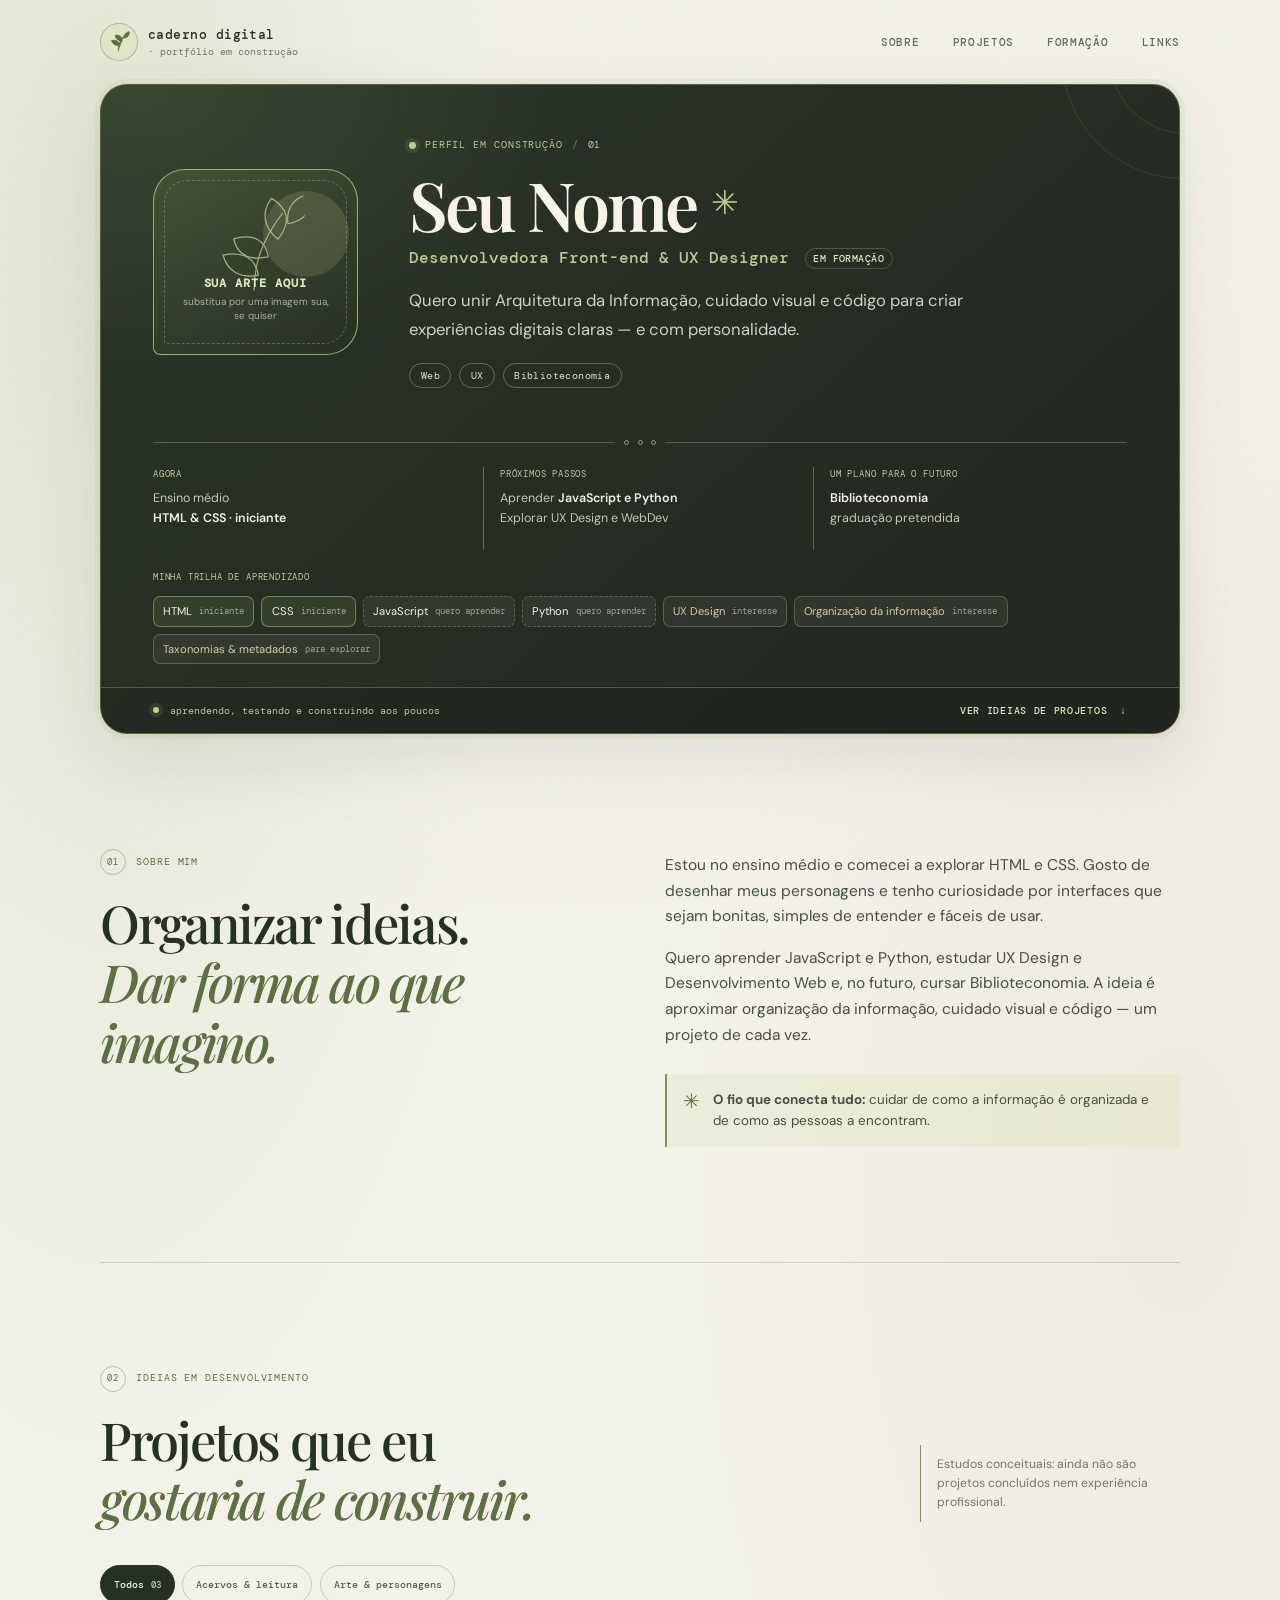
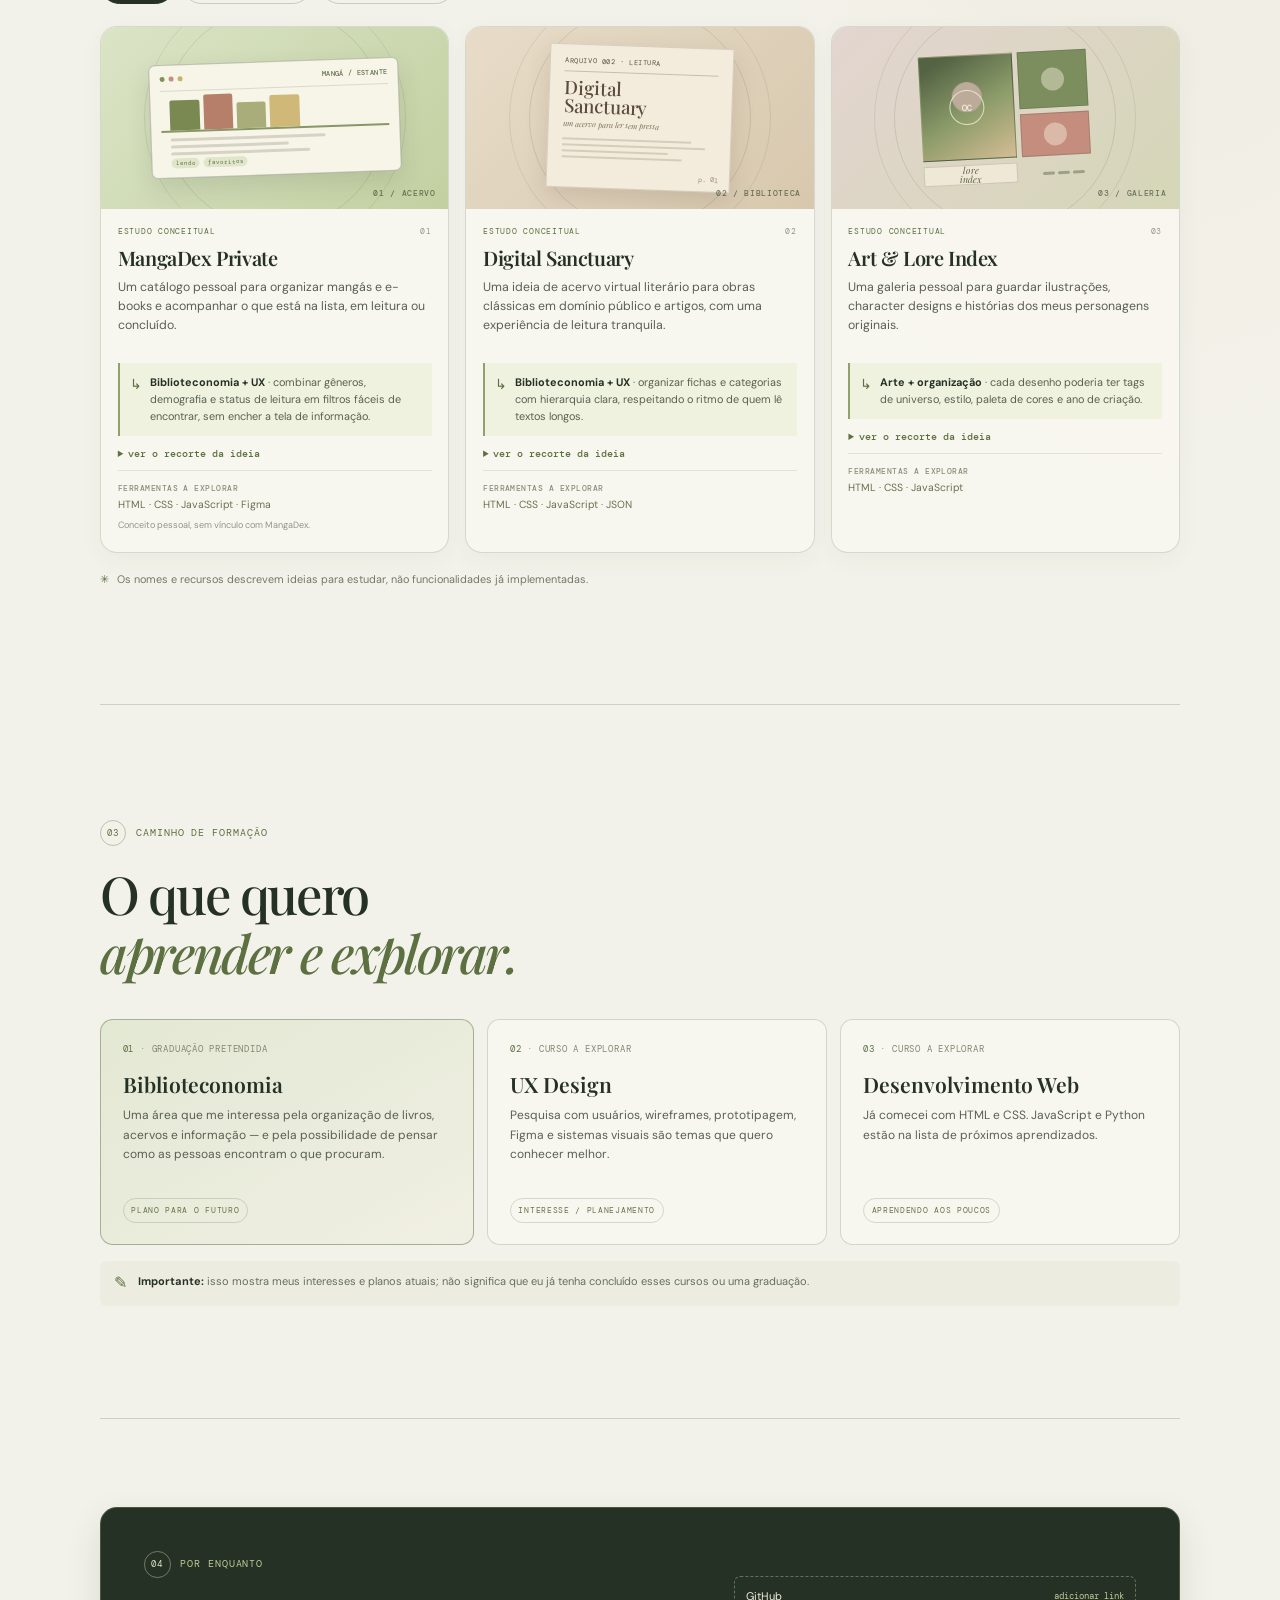
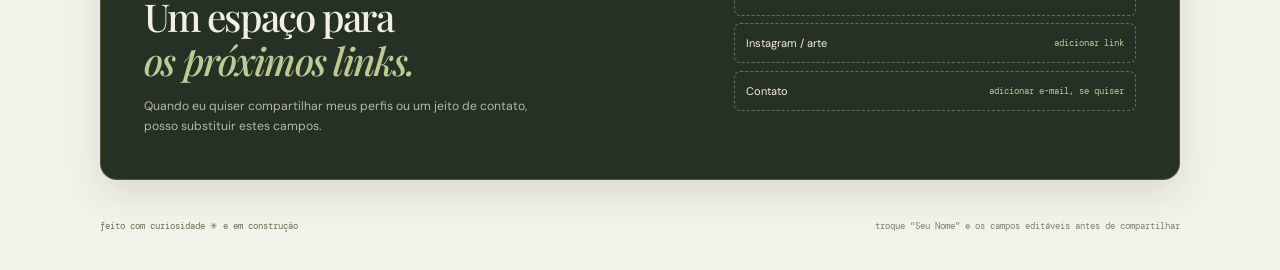
==== commit ba4b2a6c: "Add files via upload" ====
--- a/index.html
+++ b/index.html
@@ -1,88 +1,270 @@
-<!DOCTYPE html>
+<!doctype html>
 <html lang="pt-BR">
-<head>
-  <meta charset="UTF-8">
-  <meta name="viewport" content="width=device-width, initial-scale=1.0">
-  <title>Portfólio | UX Design & WebDev</title>
-  <style>
-    :root {
-      --bg-primary: #121214;
-      --text-color: #e1e1e6;
-      --accent-color: #8257e5;
-      --card-bg: #202024;
-    }
-
-    body {
-      font-family: 'Inter', system-ui, sans-serif;
-      background-color: var(--bg-primary);
-      color: var(--text-color);
-      margin: 0;
-      padding: 2rem;
-      line-height: 1.6;
-    }
-
-    header {
-      max-width: 800px;
-      margin: 0 auto 3rem auto;
-    }
-
-    h1 { font-size: 2.2rem; color: #fff; margin-bottom: 0.5rem; }
-    .subtitle { color: var(--accent-color); font-weight: 600; }
-
-    .skills { display: flex; gap: 0.5rem; flex-wrap: wrap; margin-top: 1rem; }
-    .tag {
-      background: var(--card-bg);
-      padding: 0.3rem 0.8rem;
-      border-radius: 4px;
-      font-size: 0.85rem;
-      border: 1px solid #323238;
-    }
-
-    .projects-grid {
-      display: grid;
-      grid-template-columns: repeat(auto-fit, minmax(280px, 1fr));
-      gap: 1.5rem;
-      max-width: 800px;
-      margin: 0 auto;
-    }
-
-    .project-card {
-      background: var(--card-bg);
-      padding: 1.5rem;
-      border-radius: 8px;
-      border: 1px solid #323238;
-    }
-
-    .project-card h3 { margin-top: 0; color: #fff; }
-  </style>
-</head>
-<body>
-
-  <header>
-    <h1>Seu Nome</h1>
-    <p class="subtitle">Desenvolvedora Front-end & UX Designer</p>
-    <p>Conectando Arquitetura da Informação, Design de Interfaces e Desenvolvimento Web.</p>
-    
-    <div class="skills">
-      <span class="tag">HTML5</span>
-      <span class="tag">CSS3</span>
-      <span class="tag">JavaScript</span>
-      <span class="tag">UI/UX Design</span>
-      <span class="tag">Biblioteconomia</span>
-    </div>
-  </header>
-
-  <main class="projects-grid">
-    <article class="project-card">
-      <h3>📚 MangaDex Private</h3>
-      <p>Catálogo digital de mangás com sistema de filtros por metadados e tags personalizadas.</p>
-    </article>
-
-    <article class="project-card">
-      <h3>🏛️ Digital Sanctuary</h3>
-      <p>Biblioteca virtual focada em leitura fluida de artigos e obras literárias clássicas.</p>
-    </article>
-  </main>
-
-</body>
+  <head>
+    <meta charset="utf-8">
+    <meta name="viewport" content="width=device-width, initial-scale=1">
+    <meta name="theme-color" content="#263126">
+    <meta name="description" content="Portfólio pessoal em formação: UX, desenvolvimento web, organização da informação e Biblioteconomia.">
+    <title>Seu Nome — portfólio em formação</title>
+    <link rel="stylesheet" href="styles.css">
+    <script src="script.js" defer></script>
+  </head>
+  <body>
+    <a class="skip-link" href="#conteudo">Pular para o conteúdo</a>
+    <div class="page-grain" aria-hidden="true"></div>
+
+    <main class="site-shell" id="conteudo">
+      <header class="topbar" aria-label="Cabeçalho do portfólio">
+        <a class="wordmark" href="#inicio" aria-label="Seu Nome, início">
+          <span class="wordmark-mark" aria-hidden="true">
+            <svg viewBox="0 0 44 44" focusable="false">
+              <path d="M21.8 37.5c.2-10.4 2.1-18.2 9.9-27.3" />
+              <path d="M28.1 19.2c-7.2.2-11-3.7-11.6-10.1 7.7-.3 12.4 2.8 11.6 10.1Z" />
+              <path d="M24.1 27.2c-7.6 1-12.1-2.1-14.2-8.3 7.6-1.9 12.8.1 14.2 8.3Z" />
+              <path d="M31.9 14.4c.1-6.5 3.2-10.1 9.1-11.4.5 6.3-1.8 10.2-9.1 11.4Z" />
+            </svg>
+          </span>
+          <span>caderno digital <small>· portfólio em construção</small></span>
+        </a>
+        <nav class="main-nav" aria-label="Navegação principal">
+          <a href="#sobre">sobre</a>
+          <a href="#projetos">projetos</a>
+          <a href="#formacao">formação</a>
+          <a href="#contato">links</a>
+        </nav>
+      </header>
+
+      <section class="profile-card" id="inicio" aria-labelledby="profile-name">
+        <div class="profile-top">
+          <div class="portrait-slot" role="img" aria-label="Espaço reservado para inserir um desenho, avatar ou foto própria">
+            <span class="portrait-sun" aria-hidden="true"></span>
+            <svg class="portrait-sprig" viewBox="0 0 140 150" aria-hidden="true" focusable="false">
+              <path d="M64 139c2-35 13-67 45-105" />
+              <path d="M86 94C59 98 43 88 39 66c27-6 45 3 47 28Z" />
+              <path d="M101 70c-20-19-21-39-6-58 22 16 27 34 6 58Z" />
+              <path d="M71 119c-26 3-43-8-48-31 28-4 45 6 48 31Z" />
+              <path d="M116 49c-1-22 10-36 32-40 3 23-7 37-32 40Z" />
+            </svg>
+            <span class="portrait-note">sua arte aqui</span>
+            <span class="portrait-edit">substitua por uma imagem sua, se quiser</span>
+          </div>
+
+          <div class="profile-copy">
+            <p class="eyebrow"><span class="eyebrow-dot" aria-hidden="true"></span> perfil em construção <span class="eyebrow-divider">/</span> 01</p>
+            <h1 id="profile-name">Seu Nome <span class="name-leaf" aria-hidden="true">✳</span></h1>
+            <p class="profile-role">Desenvolvedora Front-end &amp; UX Designer <span>em formação</span></p>
+            <p class="profile-intro">Quero unir Arquitetura da Informação, cuidado visual e código para criar experiências digitais claras — e com personalidade.</p>
+            <div class="profile-stamps" aria-label="Áreas de interesse">
+              <span>Web</span>
+              <span>UX</span>
+              <span>Biblioteconomia</span>
+            </div>
+          </div>
+        </div>
+
+        <div class="profile-divider"><span></span><span></span><span></span></div>
+
+        <div class="profile-facts" aria-label="Resumo de estudos e interesses">
+          <div class="profile-fact">
+            <p class="fact-label">agora</p>
+            <p>Ensino médio<br><strong>HTML &amp; CSS · iniciante</strong></p>
+          </div>
+          <div class="profile-fact">
+            <p class="fact-label">próximos passos</p>
+            <p>Aprender <strong>JavaScript e Python</strong><br>Explorar UX Design e WebDev</p>
+          </div>
+          <div class="profile-fact">
+            <p class="fact-label">um plano para o futuro</p>
+            <p><strong>Biblioteconomia</strong><br>graduação pretendida</p>
+          </div>
+        </div>
+
+        <div class="profile-skills">
+          <p class="fact-label">minha trilha de aprendizado</p>
+          <ul class="skill-tags" aria-label="Conhecimentos, estudos e interesses">
+            <li class="tag-current">HTML <span>iniciante</span></li>
+            <li class="tag-current">CSS <span>iniciante</span></li>
+            <li class="tag-next">JavaScript <span>quero aprender</span></li>
+            <li class="tag-next">Python <span>quero aprender</span></li>
+            <li class="tag-interest">UX Design <span>interesse</span></li>
+            <li class="tag-interest">Organização da informação <span>interesse</span></li>
+            <li class="tag-interest">Taxonomias &amp; metadados <span>para explorar</span></li>
+          </ul>
+        </div>
+
+        <div class="profile-bottom">
+          <span class="learning-status"><span class="status-dot" aria-hidden="true"></span> aprendendo, testando e construindo aos poucos</span>
+          <a class="profile-link" href="#projetos">ver ideias de projetos <span aria-hidden="true">↓</span></a>
+        </div>
+      </section>
+
+      <section class="content-section about-section" id="sobre" aria-labelledby="about-title">
+        <div class="section-heading">
+          <p class="section-kicker"><span>01</span> sobre mim</p>
+          <h2 id="about-title">Organizar ideias.<br><em>Dar forma ao que imagino.</em></h2>
+        </div>
+        <div class="about-copy">
+          <p>Estou no ensino médio e comecei a explorar HTML e CSS. Gosto de desenhar meus personagens e tenho curiosidade por interfaces que sejam bonitas, simples de entender e fáceis de usar.</p>
+          <p>Quero aprender JavaScript e Python, estudar UX Design e Desenvolvimento Web e, no futuro, cursar Biblioteconomia. A ideia é aproximar organização da informação, cuidado visual e código — um projeto de cada vez.</p>
+          <div class="about-note">
+            <span class="note-mark" aria-hidden="true">✳</span>
+            <p><strong>O fio que conecta tudo:</strong> cuidar de como a informação é organizada e de como as pessoas a encontram.</p>
+          </div>
+        </div>
+      </section>
+
+      <section class="content-section projects-section" id="projetos" aria-labelledby="projects-title">
+        <div class="section-heading section-heading-wide">
+          <div>
+            <p class="section-kicker"><span>02</span> ideias em desenvolvimento</p>
+            <h2 id="projects-title">Projetos que eu<br><em>gostaria de construir.</em></h2>
+          </div>
+          <p class="section-aside">Estudos conceituais: ainda não são projetos concluídos nem experiência profissional.</p>
+        </div>
+
+        <div class="project-filters" role="group" aria-label="Filtrar projetos por tema">
+          <button class="filter-button is-active" type="button" data-filter="all" aria-pressed="true">Todos <span>03</span></button>
+          <button class="filter-button" type="button" data-filter="acervo" aria-pressed="false">Acervos &amp; leitura</button>
+          <button class="filter-button" type="button" data-filter="arte" aria-pressed="false">Arte &amp; personagens</button>
+          <p class="visually-hidden" id="filter-status" aria-live="polite">Mostrando todos os projetos.</p>
+        </div>
+
+        <div class="project-list" id="project-list">
+          <article class="project-card" data-category="acervo" aria-labelledby="manga-title">
+            <div class="project-preview preview-manga" aria-hidden="true">
+              <div class="preview-window">
+                <div class="preview-window-bar"><span></span><span></span><span></span><b>MANGÁ / ESTANTE</b></div>
+                <div class="manga-shelf">
+                  <i class="spine spine-one"></i><i class="spine spine-two"></i><i class="spine spine-three"></i><i class="spine spine-four"></i>
+                </div>
+                <div class="preview-lines"><span></span><span></span><span></span></div>
+                <div class="preview-pills"><i>lendo</i><i>favoritos</i></div>
+              </div>
+              <span class="preview-index">01 / acervo</span>
+            </div>
+            <div class="project-body">
+              <div class="project-meta"><span>estudo conceitual</span><span class="project-number">01</span></div>
+              <h3 id="manga-title">MangaDex Private</h3>
+              <p class="project-summary">Um catálogo pessoal para organizar mangás e e-books e acompanhar o que está na lista, em leitura ou concluído.</p>
+              <div class="project-idea"><span class="idea-symbol" aria-hidden="true">↳</span><p><strong>Biblioteconomia + UX</strong> · combinar gêneros, demografia e status de leitura em filtros fáceis de encontrar, sem encher a tela de informação.</p></div>
+              <details class="project-details">
+                <summary>ver o recorte da ideia</summary>
+                <ul>
+                  <li>Busca planejada por título, autor e metadados.</li>
+                  <li>Lista de leitura salva localmente com <code>localStorage</code> — ideia para quando JavaScript fizer parte dos estudos.</li>
+                  <li>Interface escura pensada para leitura noturna.</li>
+                </ul>
+              </details>
+              <p class="project-tools"><span>ferramentas a explorar</span> HTML · CSS · JavaScript · Figma</p>
+              <p class="small-disclaimer">Conceito pessoal, sem vínculo com MangaDex.</p>
+            </div>
+          </article>
+
+          <article class="project-card" data-category="acervo" aria-labelledby="sanctuary-title">
+            <div class="project-preview preview-sanctuary" aria-hidden="true">
+              <div class="sanctuary-sheet">
+                <span class="sheet-overline">arquivo 002 · leitura</span>
+                <span class="sheet-rule"></span>
+                <strong>Digital<br>Sanctuary</strong>
+                <span class="sheet-subtitle">um acervo para ler sem pressa</span>
+                <span class="sheet-lines"><i></i><i></i><i></i><i></i></span>
+                <span class="sheet-page">p. 01</span>
+              </div>
+              <span class="preview-index">02 / biblioteca</span>
+            </div>
+            <div class="project-body">
+              <div class="project-meta"><span>estudo conceitual</span><span class="project-number">02</span></div>
+              <h3 id="sanctuary-title">Digital Sanctuary</h3>
+              <p class="project-summary">Uma ideia de acervo virtual literário para obras clássicas em domínio público e artigos, com uma experiência de leitura tranquila.</p>
+              <div class="project-idea"><span class="idea-symbol" aria-hidden="true">↳</span><p><strong>Biblioteconomia + UX</strong> · organizar fichas e categorias com hierarquia clara, respeitando o ritmo de quem lê textos longos.</p></div>
+              <details class="project-details">
+                <summary>ver o recorte da ideia</summary>
+                <ul>
+                  <li>Tipografia confortável e layout que se adapta a telas pequenas.</li>
+                  <li>Leitor planejado com controle de fonte e marcador de página.</li>
+                  <li>Dados organizados em JSON como exercício de estruturação de um acervo digital.</li>
+                </ul>
+              </details>
+              <p class="project-tools"><span>ferramentas a explorar</span> HTML · CSS · JavaScript · JSON</p>
+            </div>
+          </article>
+
+          <article class="project-card" data-category="arte" aria-labelledby="lore-title">
+            <div class="project-preview preview-lore" aria-hidden="true">
+              <div class="lore-board">
+                <div class="lore-tile lore-tile-large"><span>OC</span></div>
+                <div class="lore-tile lore-tile-olive"><span></span></div>
+                <div class="lore-tile lore-tile-rose"><span></span></div>
+                <div class="lore-tile lore-tile-paper"><span>lore<br>index</span></div>
+                <div class="lore-caption"><i></i><i></i><i></i></div>
+              </div>
+              <span class="preview-index">03 / galeria</span>
+            </div>
+            <div class="project-body">
+              <div class="project-meta"><span>estudo conceitual</span><span class="project-number">03</span></div>
+              <h3 id="lore-title">Art &amp; Lore Index</h3>
+              <p class="project-summary">Uma galeria pessoal para guardar ilustrações, character designs e histórias dos meus personagens originais.</p>
+              <div class="project-idea"><span class="idea-symbol" aria-hidden="true">↳</span><p><strong>Arte + organização</strong> · cada desenho poderia ter tags de universo, estilo, paleta de cores e ano de criação.</p></div>
+              <details class="project-details">
+                <summary>ver o recorte da ideia</summary>
+                <ul>
+                  <li>Grade visual que acompanha o tamanho das imagens.</li>
+                  <li>Filtros por tags e um visualizador ampliado planejados.</li>
+                  <li>O espaço de arte do topo pode receber um desenho próprio quando o site for personalizado.</li>
+                </ul>
+              </details>
+              <p class="project-tools"><span>ferramentas a explorar</span> HTML · CSS · JavaScript</p>
+            </div>
+          </article>
+        </div>
+        <p class="projects-footnote"><span aria-hidden="true">✳</span> Os nomes e recursos descrevem ideias para estudar, não funcionalidades já implementadas.</p>
+      </section>
+
+      <section class="content-section learning-section" id="formacao" aria-labelledby="learning-title">
+        <div class="section-heading">
+          <p class="section-kicker"><span>03</span> caminho de formação</p>
+          <h2 id="learning-title">O que quero<br><em>aprender e explorar.</em></h2>
+        </div>
+        <div class="learning-path">
+          <article class="learning-card learning-card-featured">
+            <span class="learning-index">01 <span>· graduação pretendida</span></span>
+            <h3>Biblioteconomia</h3>
+            <p>Uma área que me interessa pela organização de livros, acervos e informação — e pela possibilidade de pensar como as pessoas encontram o que procuram.</p>
+            <span class="learning-status-label">plano para o futuro</span>
+          </article>
+          <article class="learning-card">
+            <span class="learning-index">02 <span>· curso a explorar</span></span>
+            <h3>UX Design</h3>
+            <p>Pesquisa com usuários, wireframes, prototipagem, Figma e sistemas visuais são temas que quero conhecer melhor.</p>
+            <span class="learning-status-label">interesse / planejamento</span>
+          </article>
+          <article class="learning-card">
+            <span class="learning-index">03 <span>· curso a explorar</span></span>
+            <h3>Desenvolvimento Web</h3>
+            <p>Já comecei com HTML e CSS. JavaScript e Python estão na lista de próximos aprendizados.</p>
+            <span class="learning-status-label">aprendendo aos poucos</span>
+          </article>
+        </div>
+        <div class="learning-note"><span aria-hidden="true">✎</span><p><strong>Importante:</strong> isso mostra meus interesses e planos atuais; não significa que eu já tenha concluído esses cursos ou uma graduação.</p></div>
+      </section>
+
+      <section class="contact-card" id="contato" aria-labelledby="contact-title">
+        <div>
+          <p class="section-kicker"><span>04</span> por enquanto</p>
+          <h2 id="contact-title">Um espaço para<br><em>os próximos links.</em></h2>
+          <p class="contact-copy">Quando eu quiser compartilhar meus perfis ou um jeito de contato, posso substituir estes campos.</p>
+        </div>
+        <div class="contact-placeholders" aria-label="Campos para adicionar links pessoais">
+          <p><span>GitHub</span><code>adicionar link</code></p>
+          <p><span>Instagram / arte</span><code>adicionar link</code></p>
+          <p><span>Contato</span><code>adicionar e-mail, se quiser</code></p>
+        </div>
+      </section>
+
+      <footer class="site-footer">
+        <span>feito com curiosidade <span aria-hidden="true">✳</span> e em construção</span>
+        <span class="footer-note">troque “Seu Nome” e os campos editáveis antes de compartilhar</span>
+      </footer>
+    </main>
+  </body>
 </html>
--- a/styles.css
+++ b/styles.css
@@ -0,0 +1,339 @@
+@import url('https://fonts.googleapis.com/css2?family=DM+Mono:wght@400;500&family=DM+Sans:wght@400;500;600;700&family=Playfair+Display:ital,wght@0,500;0,600;1,500;1,600&display=swap');
+
+:root {
+  color-scheme: light;
+  --paper: #f3f2ea;
+  --paper-deep: #e8e8d9;
+  --ink: #263126;
+  --ink-soft: #455044;
+  --forest: #263126;
+  --forest-2: #303a2c;
+  --moss: #7e945b;
+  --moss-dark: #5c7041;
+  --sage: #bdca94;
+  --sage-light: #dce5bd;
+  --cream: #f3f0df;
+  --muted: #737765;
+  --line: rgba(42, 53, 39, 0.18);
+  --white-line: rgba(245, 244, 225, 0.24);
+  --rose: #c78977;
+  --serif: "Playfair Display", Georgia, serif;
+  --sans: "DM Sans", "Trebuchet MS", sans-serif;
+  --mono: "DM Mono", "Courier New", monospace;
+  --radius-large: 1.7rem;
+  --radius-medium: 1.05rem;
+  --shadow: 0 24px 70px rgba(45, 53, 39, 0.1);
+}
+
+* { box-sizing: border-box; }
+html { scroll-behavior: smooth; scroll-padding-top: 1.5rem; }
+body {
+  margin: 0;
+  min-width: 320px;
+  background:
+    radial-gradient(ellipse at 8% 8%, rgba(184, 197, 149, 0.28), transparent 27rem),
+    radial-gradient(ellipse at 92% 34%, rgba(205, 184, 150, 0.14), transparent 30rem),
+    var(--paper);
+  color: var(--ink);
+  font-family: var(--sans);
+  font-size: 16px;
+  line-height: 1.65;
+  text-rendering: optimizeLegibility;
+}
+button, a { font: inherit; }
+a { color: inherit; }
+button { color: inherit; }
+[hidden] { display: none !important; }
+
+.page-grain {
+  position: fixed;
+  z-index: -1;
+  inset: 0;
+  pointer-events: none;
+  opacity: 0.13;
+  background-image: url("data:image/svg+xml,%3Csvg viewBox='0 0 180 180' xmlns='http://www.w3.org/2000/svg'%3E%3Cfilter id='n'%3E%3CfeTurbulence type='fractalNoise' baseFrequency='.82' numOctaves='3' stitchTiles='stitch'/%3E%3C/filter%3E%3Crect width='100%25' height='100%25' filter='url(%23n)' opacity='.16'/%3E%3C/svg%3E");
+}
+.skip-link {
+  position: fixed;
+  top: 0.75rem;
+  left: 0.75rem;
+  z-index: 50;
+  transform: translateY(-180%);
+  padding: 0.65rem 0.9rem;
+  border-radius: 0.5rem;
+  background: var(--cream);
+  color: var(--forest);
+  font-weight: 700;
+}
+.skip-link:focus { transform: translateY(0); }
+:focus-visible { outline: 3px solid #bbd47d; outline-offset: 4px; }
+
+.site-shell { width: min(1080px, calc(100% - 2.5rem)); margin-inline: auto; }
+.topbar {
+  min-height: 84px;
+  display: flex;
+  align-items: center;
+  justify-content: space-between;
+  gap: 2rem;
+  padding: 1rem 0;
+}
+.wordmark {
+  display: inline-flex;
+  align-items: center;
+  gap: 0.65rem;
+  text-decoration: none;
+  font: 500 0.82rem var(--mono);
+  letter-spacing: 0.035em;
+  color: var(--forest);
+}
+.wordmark small { display: block; margin-top: 0.08rem; color: var(--muted); font: 400 0.62rem var(--mono); letter-spacing: 0; }
+.wordmark-mark { width: 2.35rem; height: 2.35rem; display: grid; place-items: center; border: 1px solid rgba(92,112,65,.35); border-radius: 50%; background: rgba(220,229,189,.52); }
+.wordmark-mark svg { width: 1.55rem; fill: var(--moss-dark); stroke: var(--moss-dark); stroke-width: 1.5; stroke-linecap: round; stroke-linejoin: round; }
+.main-nav { display: flex; flex-wrap: wrap; justify-content: flex-end; gap: clamp(0.9rem, 2.6vw, 2.1rem); }
+.main-nav a { color: #626a58; text-decoration: none; font: 500 0.69rem var(--mono); text-transform: uppercase; letter-spacing: 0.06em; transition: color .2s ease; }
+.main-nav a:hover { color: var(--moss-dark); }
+
+.profile-card {
+  position: relative;
+  overflow: hidden;
+  border: 1px solid rgba(87, 108, 61, 0.85);
+  border-radius: var(--radius-large);
+  color: var(--cream);
+  background:
+    radial-gradient(ellipse at 4% 1%, rgba(139, 163, 92, 0.16), transparent 28rem),
+    linear-gradient(138deg, #2b3528, #242a22 72%);
+  box-shadow: 0 0 0 5px rgba(153, 171, 111, 0.11), var(--shadow);
+}
+.profile-card::before, .profile-card::after { position: absolute; content: ""; pointer-events: none; border: 1px solid rgba(196, 211, 148, 0.12); border-radius: 50%; }
+.profile-card::before { width: 240px; height: 240px; right: -125px; top: -148px; }
+.profile-card::after { width: 150px; height: 150px; right: -83px; top: -103px; }
+.profile-top { position: relative; display: grid; grid-template-columns: 205px minmax(0, 1fr); align-items: center; gap: clamp(1.5rem, 4vw, 3.5rem); padding: clamp(1.5rem, 5vw, 3.25rem); }
+.portrait-slot {
+  position: relative;
+  min-height: 186px;
+  overflow: hidden;
+  display: flex;
+  flex-direction: column;
+  align-items: center;
+  justify-content: center;
+  border: 1.5px solid rgba(187, 204, 131, .78);
+  border-radius: 2rem 2rem 2rem 0.45rem;
+  background: linear-gradient(145deg, rgba(144, 163, 91, .18), rgba(41, 50, 37, .4));
+  color: var(--sage-light);
+  text-align: center;
+}
+.portrait-slot::before { position: absolute; inset: 10px; border: 1px dashed rgba(216, 225, 184, .27); border-radius: 1.45rem 1.45rem 1.45rem .2rem; content: ""; }
+.portrait-sun { position: absolute; width: 86px; height: 86px; top: 21px; right: 8px; border-radius: 50%; background: rgba(197, 205, 148, 0.16); }
+.portrait-sprig { position: absolute; left: 50%; top: 15px; width: 100px; height: 118px; transform: translateX(-50%) rotate(-3deg); fill: none; stroke: var(--sage); stroke-width: 1.7; stroke-linecap: round; stroke-linejoin: round; opacity: .8; }
+.portrait-note { position: relative; margin-top: 4.6rem; font: 600 0.78rem var(--mono); letter-spacing: .08em; text-transform: uppercase; }
+.portrait-edit { position: relative; max-width: 150px; margin-top: .25rem; color: rgba(243,240,223,.63); font-size: .62rem; line-height: 1.4; }
+.profile-copy { position: relative; z-index: 1; }
+.eyebrow, .section-kicker, .fact-label, .project-meta, .learning-index, .learning-status-label { font-family: var(--mono); text-transform: uppercase; letter-spacing: .09em; }
+.eyebrow { display: flex; align-items: center; gap: .55rem; margin: 0 0 .9rem; color: var(--sage); font-size: .63rem; }
+.eyebrow-dot, .status-dot { display: inline-block; width: .43rem; height: .43rem; border-radius: 50%; background: #bfce8b; box-shadow: 0 0 0 4px rgba(191,206,139,.11); }
+.eyebrow-divider { color: rgba(243,240,223,.4); }
+h1, h2, h3, p { margin-top: 0; }
+.profile-copy h1 { margin: 0; color: #f7f4e7; font: 600 clamp(2.35rem, 5.4vw, 4.25rem)/1.05 var(--serif); letter-spacing: -.045em; }
+.name-leaf { display: inline-block; margin-left: .08em; color: var(--sage); font: 400 .48em var(--sans); vertical-align: .55em; }
+.profile-role { margin: .5rem 0 1.05rem; color: var(--sage); font: 500 clamp(.83rem, 1.6vw, 1.02rem) var(--mono); }
+.profile-role span { display: inline-block; margin-left: .35rem; padding: .17rem .48rem; border: 1px solid rgba(189,202,148,.28); border-radius: 99px; color: #e0e7c5; font-size: .62em; text-transform: uppercase; letter-spacing: .04em; vertical-align: .13em; }
+.profile-intro { max-width: 610px; margin-bottom: 1.2rem; color: rgba(243,240,223,.83); font-size: clamp(.92rem, 1.45vw, 1.04rem); line-height: 1.75; }
+.profile-stamps { display: flex; flex-wrap: wrap; gap: .48rem; }
+.profile-stamps span { padding: .3rem .66rem; border: 1px solid rgba(196,211,148,.37); border-radius: 999px; color: var(--sage-light); font: 400 .61rem var(--mono); letter-spacing: .04em; }
+.profile-divider { display: flex; align-items: center; gap: .55rem; padding: 0 clamp(1.5rem, 5vw, 3.25rem); }
+.profile-divider::before, .profile-divider::after { height: 1px; flex: 1; content: ""; background: var(--white-line); }
+.profile-divider span { width: 5px; height: 5px; border: 1px solid rgba(204,216,166,.65); border-radius: 50%; }
+.profile-facts { display: grid; grid-template-columns: repeat(3, 1fr); gap: 1rem; padding: 1.4rem clamp(1.5rem, 5vw, 3.25rem) 1.25rem; }
+.profile-fact { min-height: 83px; padding-left: 1rem; border-left: 1px solid rgba(195,208,149,.38); }
+.profile-fact:first-child { border-left: 0; padding-left: 0; }
+.fact-label { margin-bottom: .48rem; color: var(--sage); font-size: .56rem; }
+.profile-fact p:last-child { margin: 0; color: rgba(243,240,223,.78); font-size: .78rem; line-height: 1.55; }
+.profile-fact strong { color: #f2f0e4; font-weight: 600; }
+.profile-skills { padding: 0 clamp(1.5rem, 5vw, 3.25rem) 1.4rem; }
+.profile-skills .fact-label { margin-bottom: .7rem; }
+.skill-tags { display: flex; flex-wrap: wrap; gap: .44rem; margin: 0; padding: 0; list-style: none; }
+.skill-tags li { display: inline-flex; align-items: center; gap: .45rem; padding: .32rem .57rem; border: 1px solid rgba(201,211,171,.27); border-radius: .45rem; color: var(--cream); background: rgba(245,244,225,.055); font-size: .7rem; }
+.skill-tags li span { color: rgba(238,239,219,.58); font: 400 .54rem var(--mono); }
+.skill-tags .tag-current { border-color: rgba(193,210,144,.44); background: rgba(124,148,84,.17); }
+.skill-tags .tag-next { border-style: dashed; }
+.skill-tags .tag-interest { color: #d8c8a3; }
+.profile-bottom { display: flex; align-items: center; justify-content: space-between; gap: 1rem; padding: 1rem clamp(1.5rem, 5vw, 3.25rem); border-top: 1px solid var(--white-line); background: rgba(0,0,0,.1); }
+.learning-status { display: flex; align-items: center; gap: .65rem; color: rgba(243,240,223,.75); font: 400 .61rem var(--mono); }
+.status-dot { width: .4rem; height: .4rem; flex: 0 0 auto; }
+.profile-link { color: var(--sage-light); font: 500 .62rem var(--mono); text-decoration: none; text-transform: uppercase; letter-spacing: .07em; }
+.profile-link:hover { color: #fff; }
+.profile-link span { margin-left: .4rem; }
+
+.content-section { padding-block: clamp(4.8rem, 9vw, 7.25rem); border-bottom: 1px solid var(--line); }
+.about-section { display: grid; grid-template-columns: minmax(0, .9fr) minmax(0, 1fr); gap: clamp(2rem, 8vw, 7.4rem); align-items: start; }
+.section-kicker { display: flex; align-items: center; gap: .6rem; margin-bottom: 1.1rem; color: var(--moss-dark); font-size: .64rem; }
+.section-kicker span { display: inline-grid; width: 1.65rem; height: 1.65rem; place-items: center; border: 1px solid rgba(92,112,65,.36); border-radius: 50%; color: var(--moss-dark); font-size: .56rem; }
+.section-heading h2, .contact-card h2 { margin: 0; color: var(--forest); font: 500 clamp(2.1rem, 4.1vw, 3.45rem)/1.13 var(--serif); letter-spacing: -.045em; }
+.section-heading h2 em, .contact-card h2 em { color: var(--moss-dark); font-weight: 500; }
+.about-copy { max-width: 560px; padding-top: .25rem; color: var(--ink-soft); font-size: .97rem; }
+.about-copy > p { margin-bottom: 1rem; }
+.about-note { display: flex; gap: .8rem; align-items: flex-start; margin-top: 1.6rem; padding: .95rem 1rem; border-left: 2px solid var(--moss); background: rgba(220,229,189,.34); }
+.about-note p { margin: 0; font-size: .84rem; line-height: 1.6; }
+.note-mark { color: var(--moss-dark); font-size: 1.25rem; line-height: 1.25; }
+
+.projects-section { padding-top: clamp(4.5rem, 8vw, 6.5rem); }
+.section-heading-wide { display: flex; align-items: end; justify-content: space-between; gap: 2rem; }
+.section-aside { max-width: 260px; margin: 0 0 .4rem; padding: .65rem 0 .65rem 1rem; border-left: 1px solid var(--moss); color: var(--muted); font-size: .76rem; line-height: 1.55; }
+.project-filters { display: flex; flex-wrap: wrap; align-items: center; gap: .48rem; margin: 2.3rem 0 1.35rem; }
+.filter-button { display: inline-flex; align-items: center; gap: .45rem; min-height: 39px; padding: .42rem .8rem; border: 1px solid rgba(83,99,66,.26); border-radius: 999px; background: transparent; color: #59624f; cursor: pointer; font: 500 .62rem var(--mono); transition: color .18s ease, background .18s ease, border-color .18s ease, transform .18s ease; }
+.filter-button:hover { border-color: var(--moss-dark); transform: translateY(-1px); }
+.filter-button.is-active { border-color: var(--forest); background: var(--forest); color: var(--cream); }
+.filter-button span { color: var(--sage); font-size: .55rem; }
+.project-list { display: grid; grid-template-columns: repeat(3, minmax(0, 1fr)); gap: 1rem; align-items: stretch; }
+.project-card { min-width: 0; overflow: hidden; border: 1px solid rgba(64,79,56,.19); border-radius: var(--radius-medium); background: rgba(250,249,241,.73); box-shadow: 0 7px 24px rgba(49,59,39,.045); transition: transform .22s ease, box-shadow .22s ease; }
+.project-card:hover { transform: translateY(-4px); box-shadow: 0 16px 34px rgba(49,59,39,.1); }
+.project-preview { position: relative; height: 182px; display: grid; place-items: center; overflow: hidden; background: #dfe5cf; }
+.project-preview::before { position: absolute; width: 220px; height: 220px; border: 1px solid rgba(52,68,45,.13); border-radius: 50%; content: ""; }
+.project-preview::after { position: absolute; width: 260px; height: 260px; border: 1px solid rgba(52,68,45,.1); border-radius: 50%; content: ""; }
+.preview-manga { background: linear-gradient(135deg, #dbe4c6, #c2d0a1); }
+.preview-sanctuary { background: linear-gradient(135deg, #e8dcc9, #d7c8ad); }
+.preview-lore { background: linear-gradient(135deg, #e3d5d0, #d5d6b7); }
+.preview-window { position: relative; z-index: 1; width: 72%; min-height: 112px; padding: .55rem .65rem; border: 1px solid rgba(48,61,42,.28); border-radius: .4rem; background: #f7f4e8; box-shadow: 0 10px 24px rgba(38,49,38,.12); transform: rotate(-2deg); }
+.preview-window-bar { display: flex; align-items: center; gap: 4px; padding-bottom: .42rem; border-bottom: 1px solid rgba(52,68,45,.15); }
+.preview-window-bar > span { width: 5px; height: 5px; border-radius: 50%; background: #80935b; }
+.preview-window-bar > span:nth-child(2) { background: #c3917d; }
+.preview-window-bar > span:nth-child(3) { background: #c5b273; }
+.preview-window-bar b { margin-left: auto; color: #65714e; font: 500 .44rem var(--mono); letter-spacing: .05em; }
+.manga-shelf { display: flex; align-items: end; gap: 4px; height: 41px; padding: .35rem .55rem 0; border-bottom: 2px solid #889766; }
+.spine { display: block; width: 14%; border-radius: 2px 2px 0 0; background: #798951; }
+.spine-one { height: 30px; }
+.spine-two { height: 35px; background: #b67f69; }
+.spine-three { height: 26px; background: #a8ad7a; }
+.spine-four { height: 32px; background: #d0b978; }
+.preview-lines { display: flex; flex-direction: column; gap: 4px; padding: .42rem .55rem .2rem; }
+.preview-lines span { width: 74%; height: 3px; border-radius: 2px; background: #d7d3c4; }
+.preview-lines span:nth-child(2) { width: 56%; }
+.preview-lines span:nth-child(3) { width: 66%; }
+.preview-pills { display: flex; gap: 4px; padding-left: .55rem; }
+.preview-pills i { padding: 1px 4px; border-radius: 9px; background: #dfe6ca; color: #627447; font: normal 400 .37rem var(--mono); }
+.preview-index { position: absolute; z-index: 2; right: .8rem; bottom: .62rem; color: rgba(41,57,37,.62); font: 500 .52rem var(--mono); letter-spacing: .08em; text-transform: uppercase; }
+.sanctuary-sheet { position: relative; z-index: 1; display: flex; flex-direction: column; width: 53%; min-height: 144px; padding: .7rem .9rem; border: 1px solid rgba(96,73,55,.18); background: #f3ecdc; color: #5b4b3c; box-shadow: 0 10px 23px rgba(80,60,40,.14); transform: rotate(2deg); }
+.sheet-overline { font: 400 .43rem var(--mono); letter-spacing: .08em; text-transform: uppercase; }
+.sheet-rule { width: 100%; height: 1px; margin: .35rem 0 .45rem; background: rgba(90,68,47,.28); }
+.sanctuary-sheet strong { font: 500 1.16rem/.95 var(--serif); }
+.sheet-subtitle { margin-top: .3rem; color: #86755f; font: italic .49rem var(--serif); }
+.sheet-lines { display: flex; flex-direction: column; gap: 4px; margin-top: .58rem; }
+.sheet-lines i { width: 84%; height: 2px; background: rgba(110,92,71,.22); }
+.sheet-lines i:nth-child(2) { width: 93%; }
+.sheet-lines i:nth-child(3) { width: 69%; }
+.sheet-lines i:nth-child(4) { width: 78%; }
+.sheet-page { position: absolute; right: .7rem; bottom: .45rem; color: #9b8c75; font: .43rem var(--mono); }
+.lore-board { position: relative; z-index: 1; width: 168px; height: 130px; display: grid; grid-template-columns: 1.15fr .85fr; grid-template-rows: 1fr .75fr; gap: 5px; transform: rotate(-3deg); }
+.lore-tile { display: grid; place-items: center; overflow: hidden; border: 1px solid rgba(54,66,45,.2); background: #b5bd8c; }
+.lore-tile-large { grid-row: span 2; background: radial-gradient(circle at 50% 40%, #bdab9a 0 19%, transparent 20%), linear-gradient(150deg,#536344 10%,#8b9b69 54%,#d4bd94); }
+.lore-tile-large span { display: grid; width: 35px; height: 35px; place-items: center; border: 1px solid rgba(248,242,224,.76); border-radius: 50%; color: #f4eedc; font: 500 .55rem var(--mono); }
+.lore-tile-olive { background: #7d8e5e; }
+.lore-tile-olive span, .lore-tile-rose span { width: 23px; height: 23px; border-radius: 50%; background: rgba(242,236,217,.46); }
+.lore-tile-rose { background: #c58d7e; }
+.lore-tile-paper { background: #f0e8d7; color: #5d6747; font: italic .58rem/.95 var(--serif); text-align: center; }
+.lore-caption { position: absolute; right: 7px; bottom: 6px; display: flex; gap: 3px; }
+.lore-caption i { width: 12px; height: 3px; border-radius: 2px; background: rgba(45,57,40,.35); }
+.project-body { padding: 1.05rem 1.05rem 1.2rem; }
+.project-meta { display: flex; align-items: center; justify-content: space-between; gap: .5rem; color: var(--moss-dark); font-size: .52rem; }
+.project-number { color: #939785; }
+.project-body h3 { margin: .42rem 0 .5rem; color: var(--forest); font: 600 1.25rem/1.2 var(--serif); letter-spacing: -.02em; }
+.project-summary { min-height: 4.5rem; margin-bottom: .85rem; color: #596052; font-size: .77rem; line-height: 1.55; }
+.project-idea { display: flex; gap: .5rem; padding: .68rem .62rem; border-left: 2px solid #90a26a; background: rgba(220,229,189,.3); }
+.project-idea p { margin: 0; color: #58614f; font-size: .68rem; line-height: 1.55; }
+.project-idea strong { color: var(--forest); font-weight: 700; }
+.idea-symbol { color: var(--moss-dark); font-family: var(--mono); font-size: .85rem; }
+.project-details { margin-top: .7rem; padding-bottom: .65rem; border-bottom: 1px solid rgba(64,79,56,.12); }
+.project-details summary { color: var(--moss-dark); cursor: pointer; font: 500 .61rem var(--mono); list-style-position: inside; }
+.project-details summary:hover { color: var(--forest); }
+.project-details ul { margin: .55rem 0 0; padding-left: 1rem; color: #606756; font-size: .67rem; }
+.project-details li + li { margin-top: .28rem; }
+.project-details code { padding: .04rem .22rem; border-radius: 3px; background: #e8ebda; font: .9em var(--mono); }
+.project-tools { margin: .75rem 0 0; color: #667150; font-size: .65rem; line-height: 1.5; }
+.project-tools span { display: block; margin-bottom: .2rem; color: #8a8e7a; font: 500 .49rem var(--mono); letter-spacing: .06em; text-transform: uppercase; }
+.small-disclaimer { margin: .35rem 0 0; color: #929487; font-size: .57rem; }
+.projects-footnote { display: flex; align-items: center; gap: .5rem; margin: 1.1rem 0 0; color: #737866; font-size: .68rem; }
+.projects-footnote span { color: var(--moss-dark); }
+.visually-hidden { position: absolute; width: 1px; height: 1px; padding: 0; margin: -1px; overflow: hidden; clip: rect(0,0,0,0); white-space: nowrap; border: 0; }
+
+.learning-section { padding-bottom: clamp(4.8rem, 9vw, 7rem); }
+.learning-path { display: grid; grid-template-columns: 1.1fr 1fr 1fr; gap: .85rem; margin-top: 2.3rem; }
+.learning-card { position: relative; min-height: 226px; display: flex; flex-direction: column; align-items: flex-start; padding: 1.35rem; border: 1px solid rgba(64,79,56,.2); border-radius: .8rem; background: rgba(250,249,241,.66); }
+.learning-card-featured { border-color: rgba(92,112,65,.48); background: linear-gradient(150deg, #e3e8d3, #f0efe3); }
+.learning-index { color: var(--moss-dark); font-size: .55rem; }
+.learning-index span { color: #828774; }
+.learning-card h3 { margin: 1rem 0 .55rem; color: var(--forest); font: 600 1.32rem/1.2 var(--serif); }
+.learning-card p { margin: 0 0 1rem; color: #596052; font-size: .75rem; line-height: 1.62; }
+.learning-status-label { margin-top: auto; padding: .32rem .48rem; border: 1px solid rgba(91,111,64,.23); border-radius: 99px; color: #66744b; font-size: .48rem; }
+.learning-note { display: flex; align-items: flex-start; gap: .65rem; margin-top: 1rem; padding: .75rem .9rem; border-radius: .4rem; background: rgba(232,232,217,.6); color: #66705d; }
+.learning-note > span { color: var(--moss-dark); font-size: 1rem; line-height: 1.3; }
+.learning-note p { margin: 0; font-size: .69rem; line-height: 1.55; }
+.learning-note strong { color: var(--forest); }
+
+.contact-card { display: grid; grid-template-columns: 1fr minmax(260px, .72fr); align-items: center; gap: 2rem; margin: clamp(3.5rem, 8vw, 5.5rem) 0 2.5rem; padding: clamp(1.6rem, 4vw, 2.7rem); border: 1px solid rgba(87,108,61,.68); border-radius: var(--radius-medium); color: var(--cream); background: var(--forest); box-shadow: 0 14px 35px rgba(45,53,39,.12); }
+.contact-card .section-kicker { color: var(--sage); }
+.contact-card .section-kicker span { color: var(--sage-light); border-color: rgba(220,229,189,.4); }
+.contact-card h2 { color: #f2f0e4; font-size: clamp(1.8rem, 3vw, 2.55rem); }
+.contact-card h2 em { color: var(--sage); }
+.contact-copy { max-width: 390px; margin: .85rem 0 0; color: rgba(243,240,223,.7); font-size: .76rem; }
+.contact-placeholders { display: grid; gap: .45rem; }
+.contact-placeholders p { display: flex; align-items: center; justify-content: space-between; gap: 1rem; margin: 0; padding: .62rem .7rem; border: 1px dashed rgba(206,218,169,.38); border-radius: .4rem; color: var(--cream); font-size: .69rem; }
+.contact-placeholders code { color: var(--sage); font: 400 .54rem var(--mono); text-align: right; }
+.site-footer { display: flex; align-items: center; justify-content: space-between; gap: 1rem; padding: 0 0 2.4rem; color: #78806e; font: 400 .58rem var(--mono); }
+.site-footer > span:first-child { color: #657154; }
+.site-footer > span:first-child span { color: var(--moss-dark); }
+.footer-note { text-align: right; }
+
+@media (max-width: 860px) {
+  .project-list { grid-template-columns: repeat(2, minmax(0, 1fr)); }
+  .project-card:last-child { grid-column: 1 / -1; display: grid; grid-template-columns: minmax(0, .8fr) minmax(0, 1fr); }
+  .project-card:last-child .project-preview { height: 100%; min-height: 100%; }
+  .project-card:last-child .project-body { padding: 1.2rem; }
+  .about-section { gap: 2.4rem; }
+}
+@media (max-width: 640px) {
+  .site-shell { width: min(100% - 1.25rem, 520px); }
+  .topbar { min-height: 76px; align-items: flex-start; flex-direction: column; gap: .85rem; padding: 1rem 0 .8rem; }
+  .main-nav { width: 100%; justify-content: space-between; gap: .55rem; }
+  .main-nav a { font-size: .56rem; }
+  .profile-top { grid-template-columns: 1fr; gap: 1.35rem; padding: 1.2rem; }
+  .portrait-slot { min-height: 158px; width: min(100%, 190px); margin-inline: auto; }
+  .portrait-sprig { width: 91px; height: 110px; }
+  .portrait-note { margin-top: 4.1rem; }
+  .profile-copy { text-align: center; }
+  .eyebrow, .profile-stamps { justify-content: center; }
+  .profile-copy h1 { font-size: clamp(2.45rem, 12vw, 3.7rem); }
+  .profile-role { line-height: 1.8; }
+  .profile-intro { max-width: 31rem; margin-inline: auto; font-size: .87rem; }
+  .profile-facts { grid-template-columns: 1fr; gap: .8rem; padding: 1.1rem 1.2rem; }
+  .profile-fact, .profile-fact:first-child { min-height: auto; padding: 0 0 .72rem .75rem; border-left: 1px solid rgba(195,208,149,.38); }
+  .profile-fact:last-child { padding-bottom: 0; }
+  .profile-fact p:last-child { font-size: .73rem; }
+  .profile-skills { padding: .2rem 1.2rem 1.1rem; }
+  .skill-tags { gap: .35rem; }
+  .skill-tags li { font-size: .64rem; }
+  .profile-bottom { align-items: flex-start; flex-direction: column; gap: .75rem; padding: .85rem 1.2rem; }
+  .learning-status { font-size: .56rem; }
+  .about-section { grid-template-columns: 1fr; gap: 1.6rem; }
+  .content-section { padding-block: 4rem; }
+  .section-heading h2 { font-size: clamp(2.25rem, 10vw, 3rem); }
+  .about-copy { font-size: .88rem; }
+  .section-heading-wide { align-items: flex-start; flex-direction: column; gap: 1rem; }
+  .section-aside { max-width: 330px; margin: 0; font-size: .7rem; }
+  .project-filters { gap: .35rem; margin-top: 1.65rem; }
+  .filter-button { min-height: 36px; padding-inline: .62rem; font-size: .55rem; }
+  .project-list { grid-template-columns: 1fr; gap: .9rem; }
+  .project-card:last-child { grid-column: auto; display: block; }
+  .project-card:last-child .project-preview { height: 182px; min-height: 182px; }
+  .project-card:last-child .project-body { padding: 1.05rem 1.05rem 1.2rem; }
+  .project-summary { min-height: auto; }
+  .learning-path { grid-template-columns: 1fr; gap: .7rem; margin-top: 1.6rem; }
+  .learning-card { min-height: 190px; }
+  .contact-card { grid-template-columns: 1fr; gap: 1.45rem; margin-top: 3.2rem; padding: 1.35rem; }
+  .contact-placeholders p { font-size: .65rem; }
+  .site-footer { align-items: flex-start; flex-direction: column; gap: .45rem; font-size: .52rem; }
+  .footer-note { text-align: left; }
+}
+@media (prefers-reduced-motion: reduce) {
+  html { scroll-behavior: auto; }
+  *, *::before, *::after { transition-duration: .01ms !important; animation-duration: .01ms !important; animation-iteration-count: 1 !important; }
+}
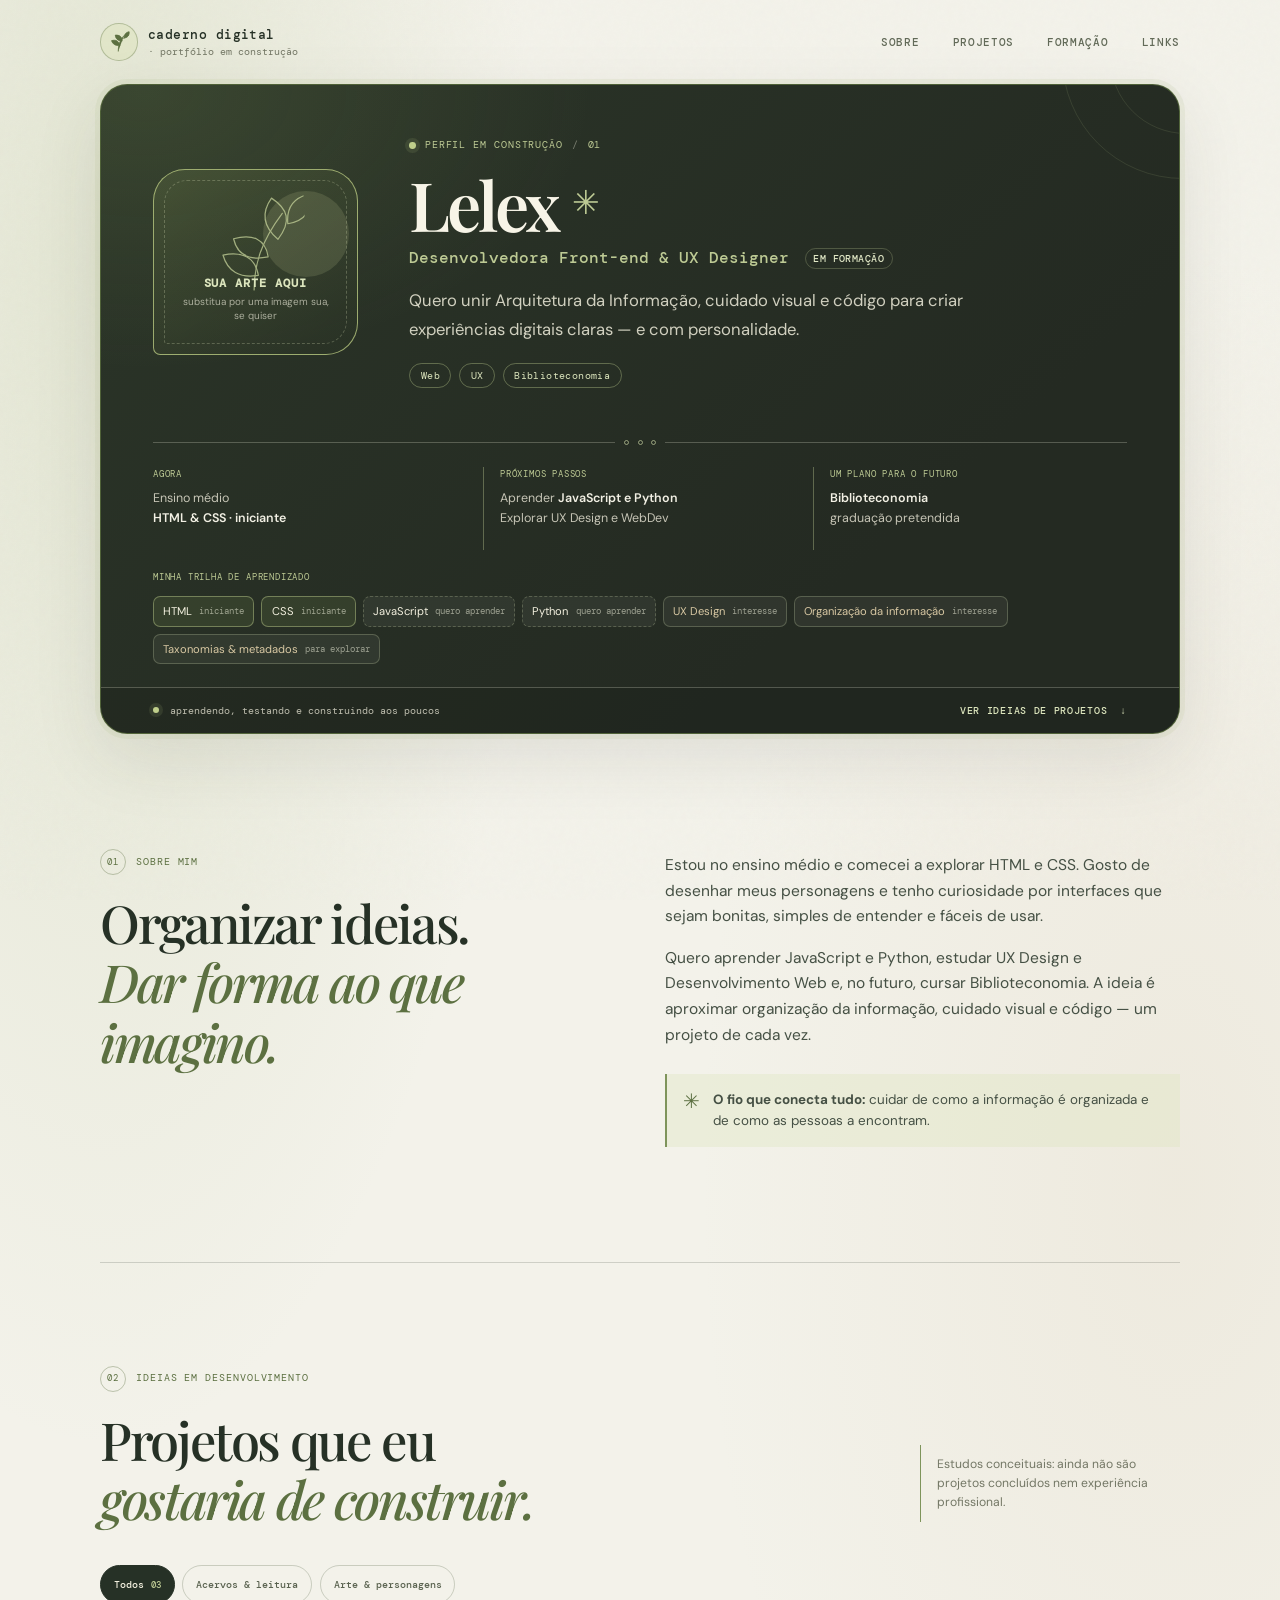
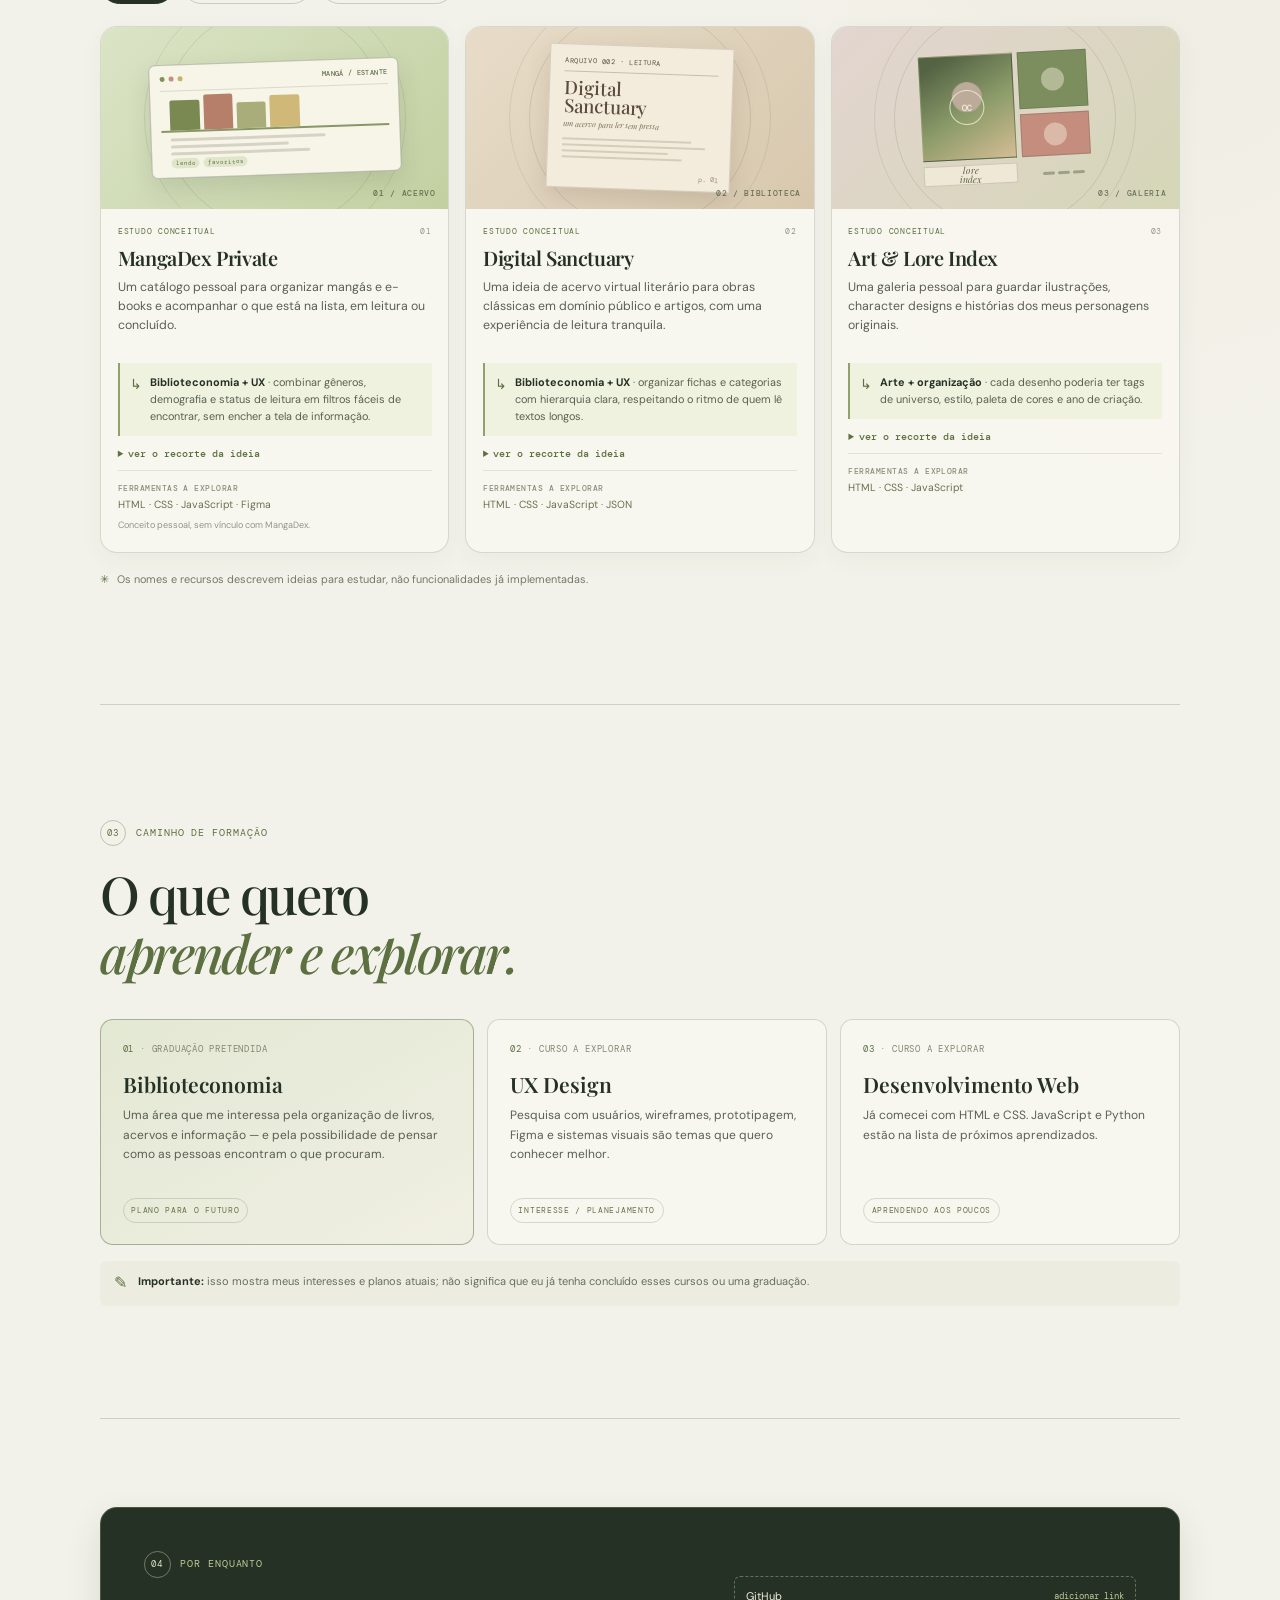
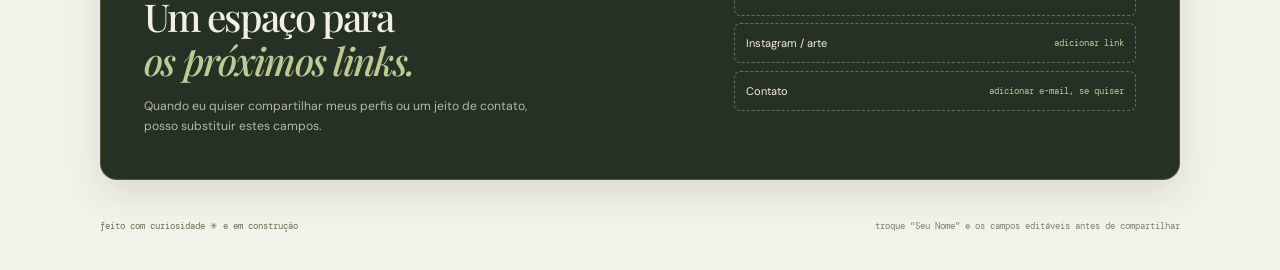
==== commit f8e019d6: "Update profile name from 'Seu Nome' to 'Lelex'" ====
--- a/index.html
+++ b/index.html
@@ -5,7 +5,7 @@
     <meta name="viewport" content="width=device-width, initial-scale=1">
     <meta name="theme-color" content="#263126">
     <meta name="description" content="Portfólio pessoal em formação: UX, desenvolvimento web, organização da informação e Biblioteconomia.">
-    <title>Seu Nome — portfólio em formação</title>
+    <title>Lelex — portfólio em formação</title>
     <link rel="stylesheet" href="styles.css">
     <script src="script.js" defer></script>
   </head>
@@ -51,7 +51,7 @@
 
           <div class="profile-copy">
             <p class="eyebrow"><span class="eyebrow-dot" aria-hidden="true"></span> perfil em construção <span class="eyebrow-divider">/</span> 01</p>
-            <h1 id="profile-name">Seu Nome <span class="name-leaf" aria-hidden="true">✳</span></h1>
+            <h1 id="profile-name">Lelex <span class="name-leaf" aria-hidden="true">✳</span></h1>
             <p class="profile-role">Desenvolvedora Front-end &amp; UX Designer <span>em formação</span></p>
             <p class="profile-intro">Quero unir Arquitetura da Informação, cuidado visual e código para criar experiências digitais claras — e com personalidade.</p>
             <div class="profile-stamps" aria-label="Áreas de interesse">
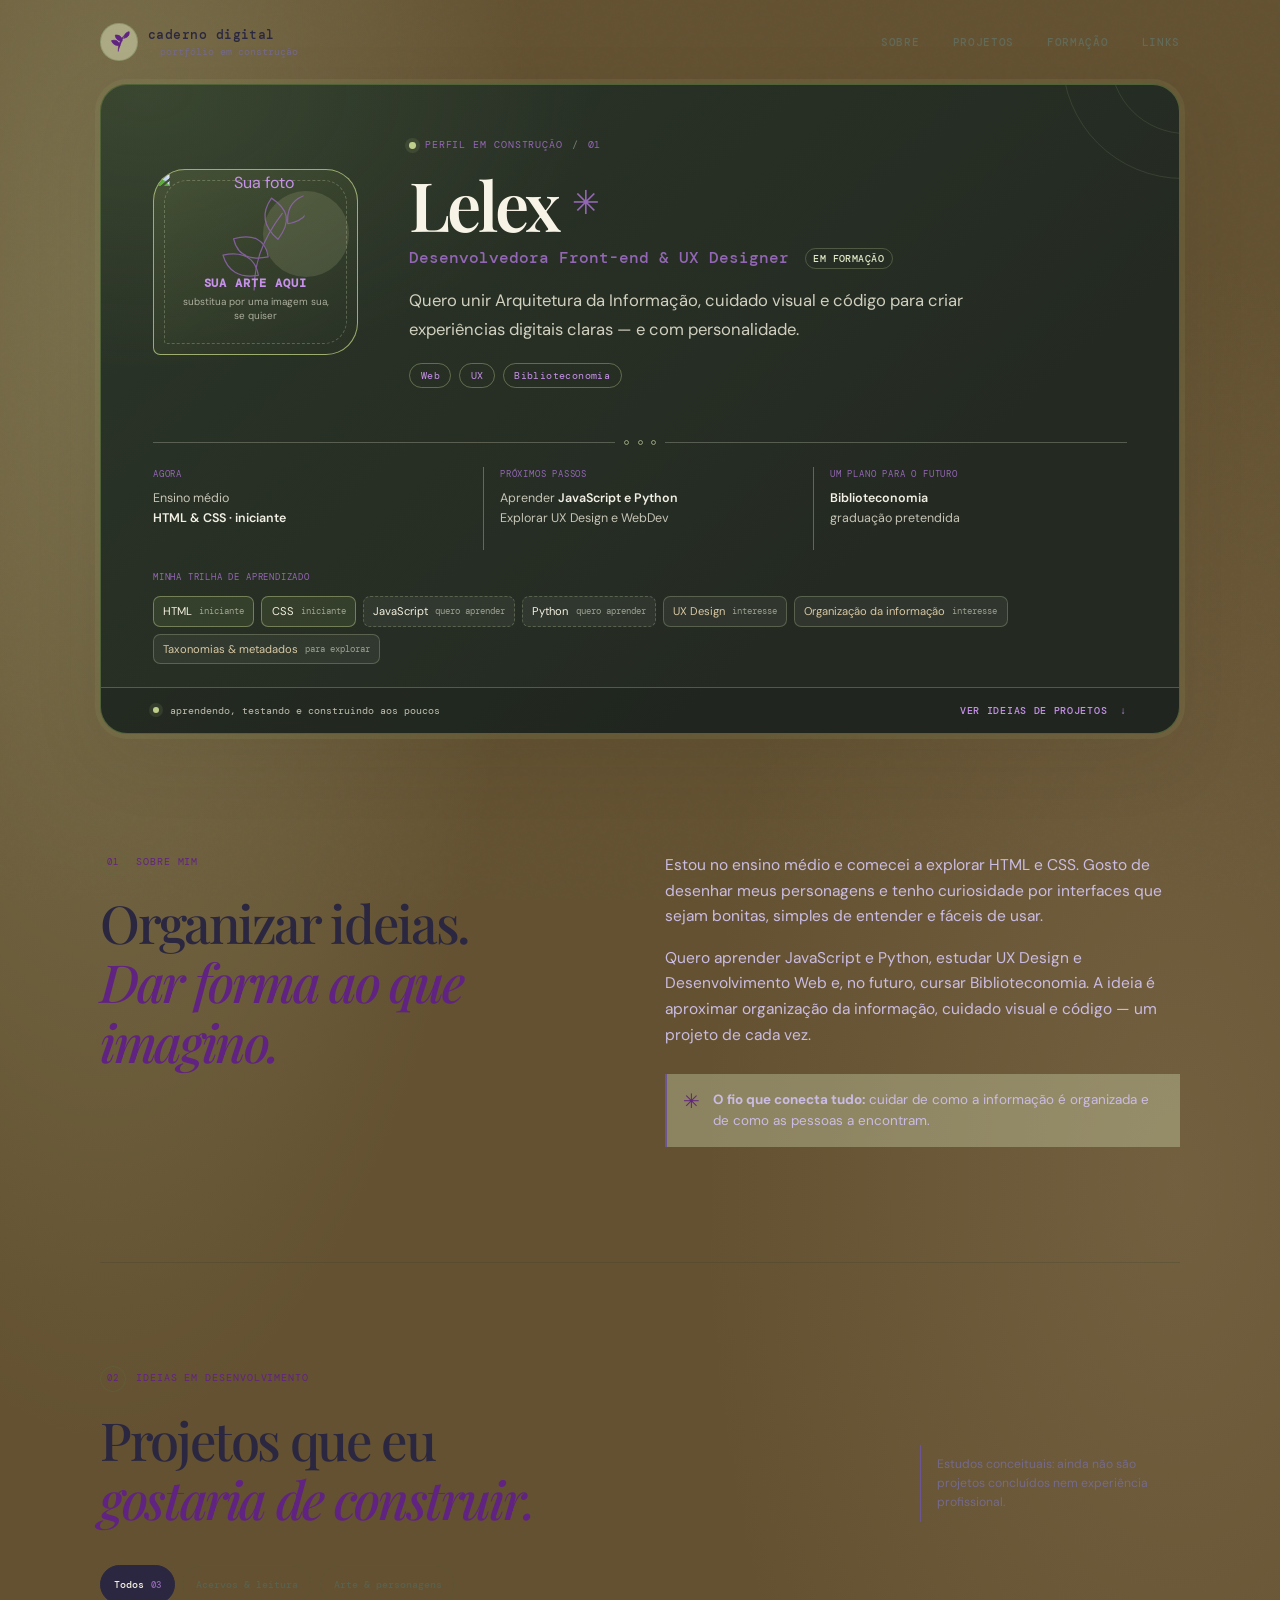
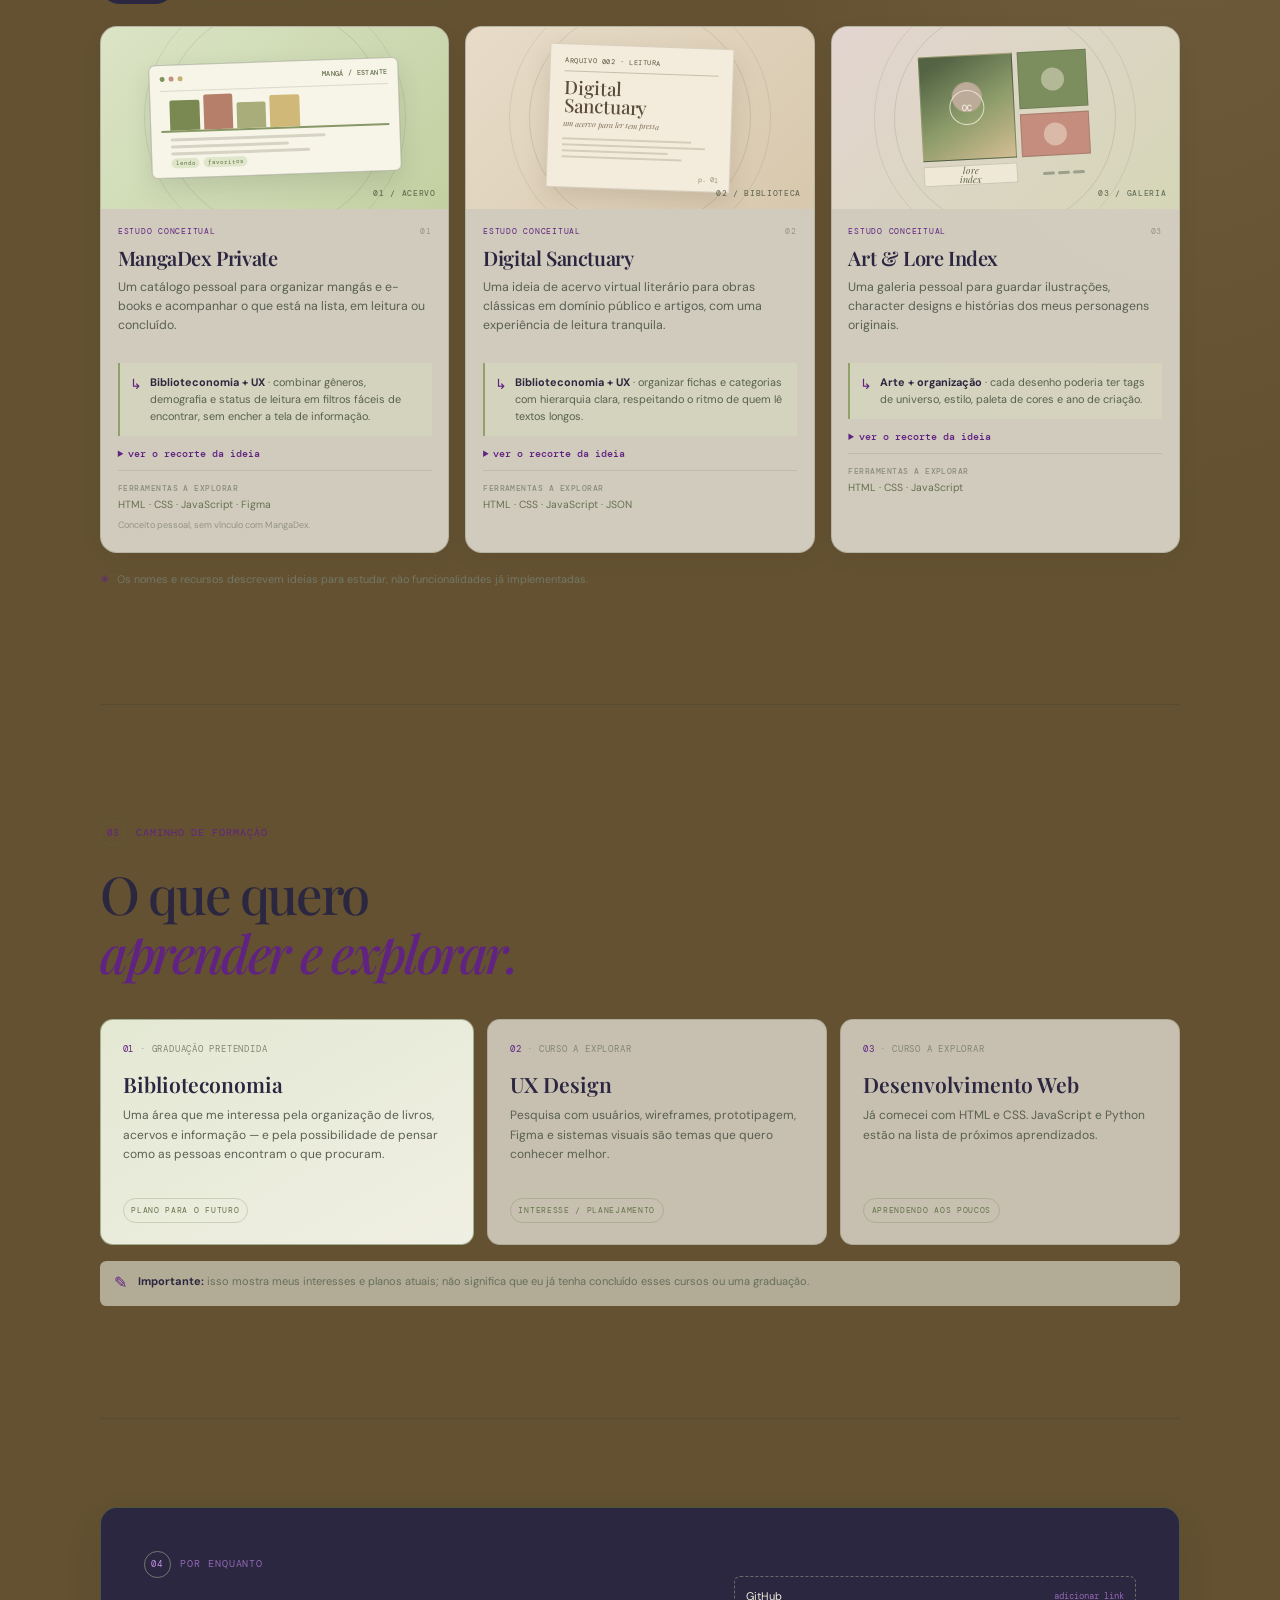
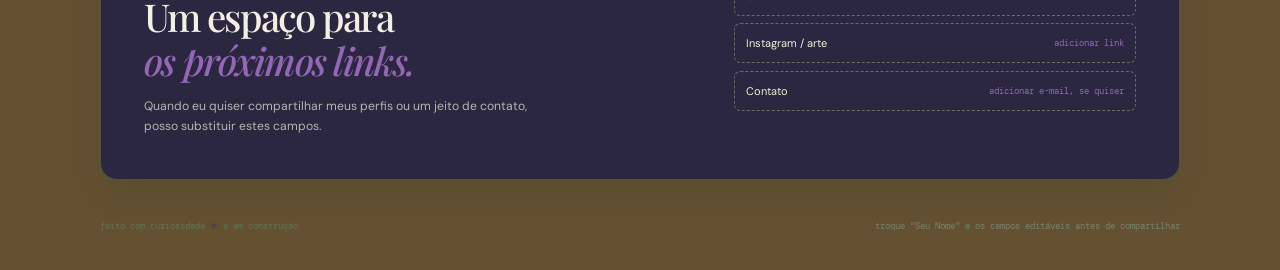
==== commit ad806bab: "Add user photo to profile card in index.html" ====
--- a/index.html
+++ b/index.html
@@ -38,6 +38,7 @@
         <div class="profile-top">
           <div class="portrait-slot" role="img" aria-label="Espaço reservado para inserir um desenho, avatar ou foto própria">
             <span class="portrait-sun" aria-hidden="true"></span>
+            <img src="https://cdn.discordapp.com/avatars/1157698970764722290/9dff756ed30a80b1db602b2aee06fade.webp" alt="Sua foto" style="width: 100%; height: 100%; object-fit: cover; position: absolute; top: 0; left: 0; z-index: 1;">
             <svg class="portrait-sprig" viewBox="0 0 140 150" aria-hidden="true" focusable="false">
               <path d="M64 139c2-35 13-67 45-105" />
               <path d="M86 94C59 98 43 88 39 66c27-6 45 3 47 28Z" />
--- a/styles.css
+++ b/styles.css
@@ -1,22 +1,22 @@
 @import url('https://fonts.googleapis.com/css2?family=DM+Mono:wght@400;500&family=DM+Sans:wght@400;500;600;700&family=Playfair+Display:ital,wght@0,500;0,600;1,500;1,600&display=swap');
 
 :root {
-  color-scheme: light;
-  --paper: #f3f2ea;
-  --paper-deep: #e8e8d9;
-  --ink: #263126;
-  --ink-soft: #455044;
-  --forest: #263126;
-  --forest-2: #303a2c;
-  --moss: #7e945b;
-  --moss-dark: #5c7041;
-  --sage: #bdca94;
-  --sage-light: #dce5bd;
+  color-scheme: dark;
+  --paper: #635131;
+  --paper-deep: #6e493a;
+  --ink: #c8aef2;
+  --ink-soft: #cbbce3;
+  --forest: #2b2740;
+  --forest-2: #413754;
+  --moss: #6d5494;
+  --moss-dark: #612382;
+  --sage: #9367b5;
+  --sage-light: #c791eb;
   --cream: #f3f0df;
-  --muted: #737765;
+  --muted: #766a8a;
   --line: rgba(42, 53, 39, 0.18);
   --white-line: rgba(245, 244, 225, 0.24);
-  --rose: #c78977;
+  --rose: #ba9f4e;
   --serif: "Playfair Display", Georgia, serif;
   --sans: "DM Sans", "Trebuchet MS", sans-serif;
   --mono: "DM Mono", "Courier New", monospace;
